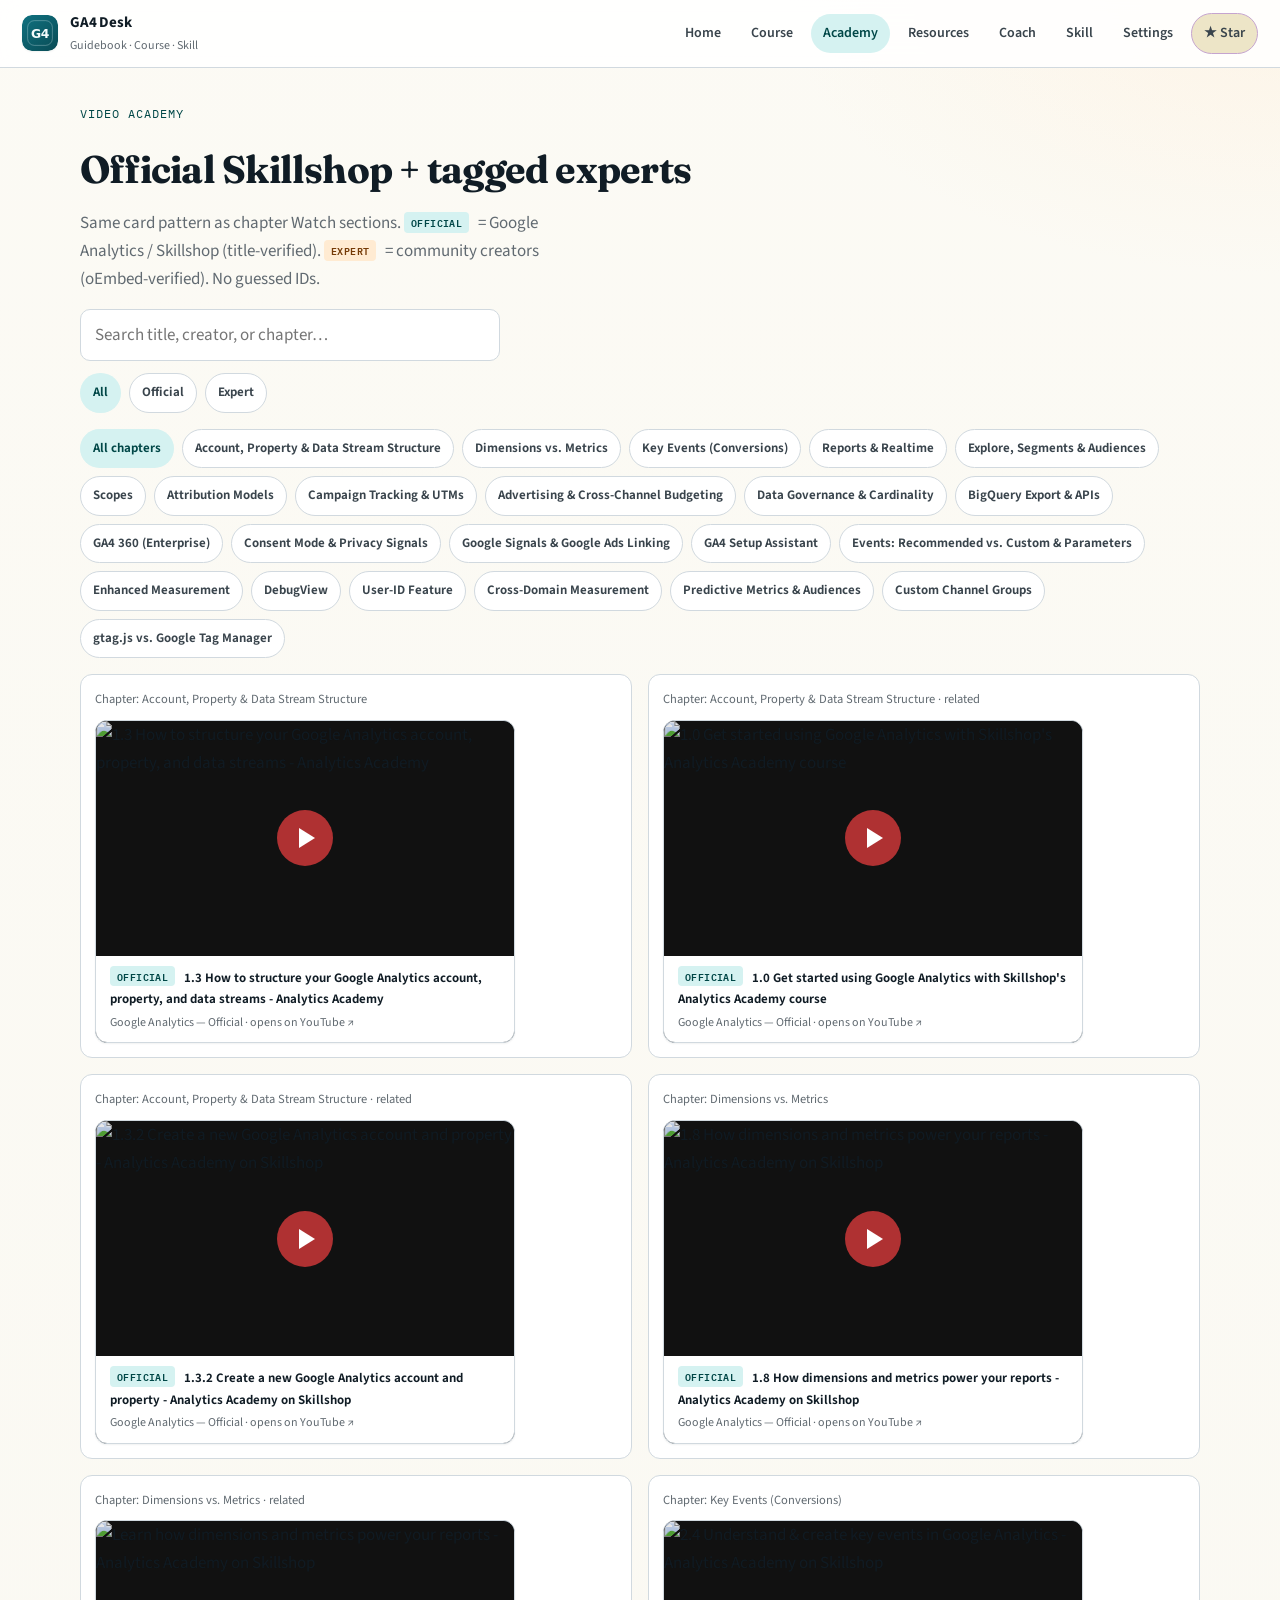
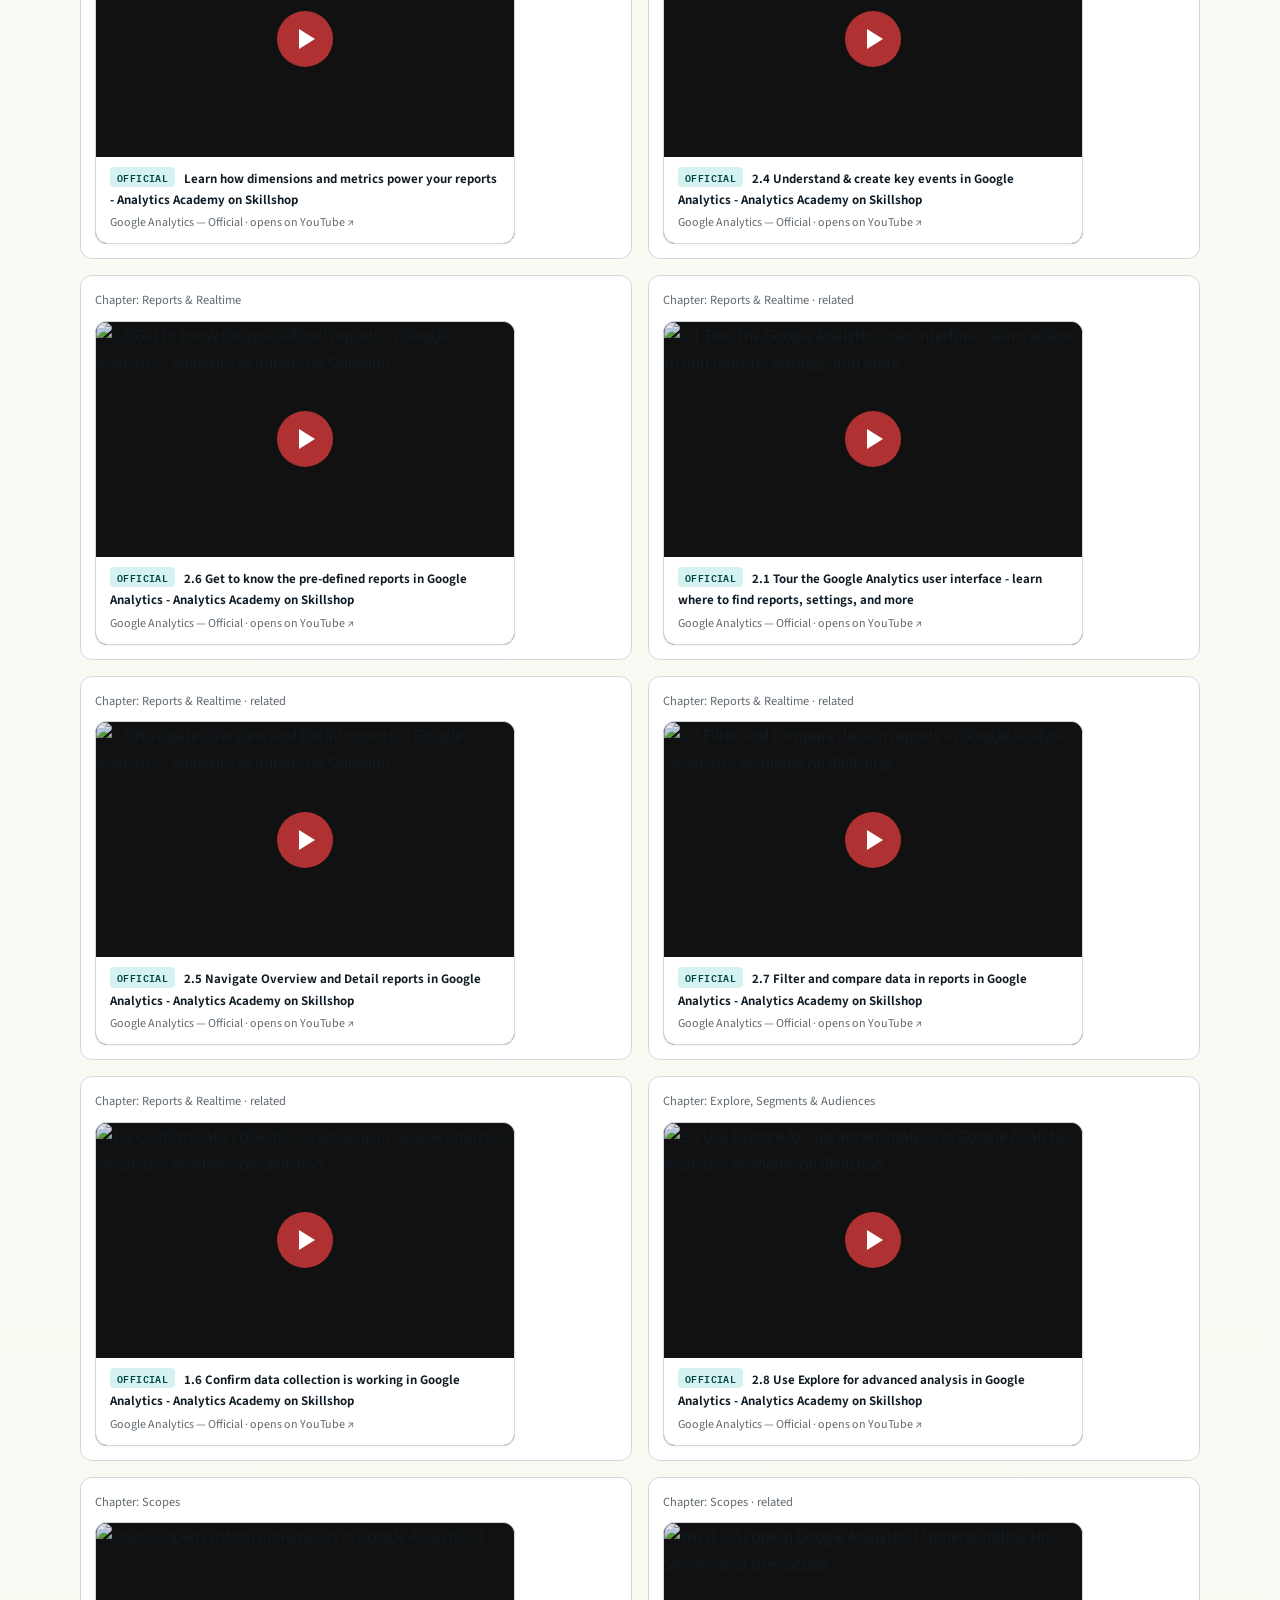
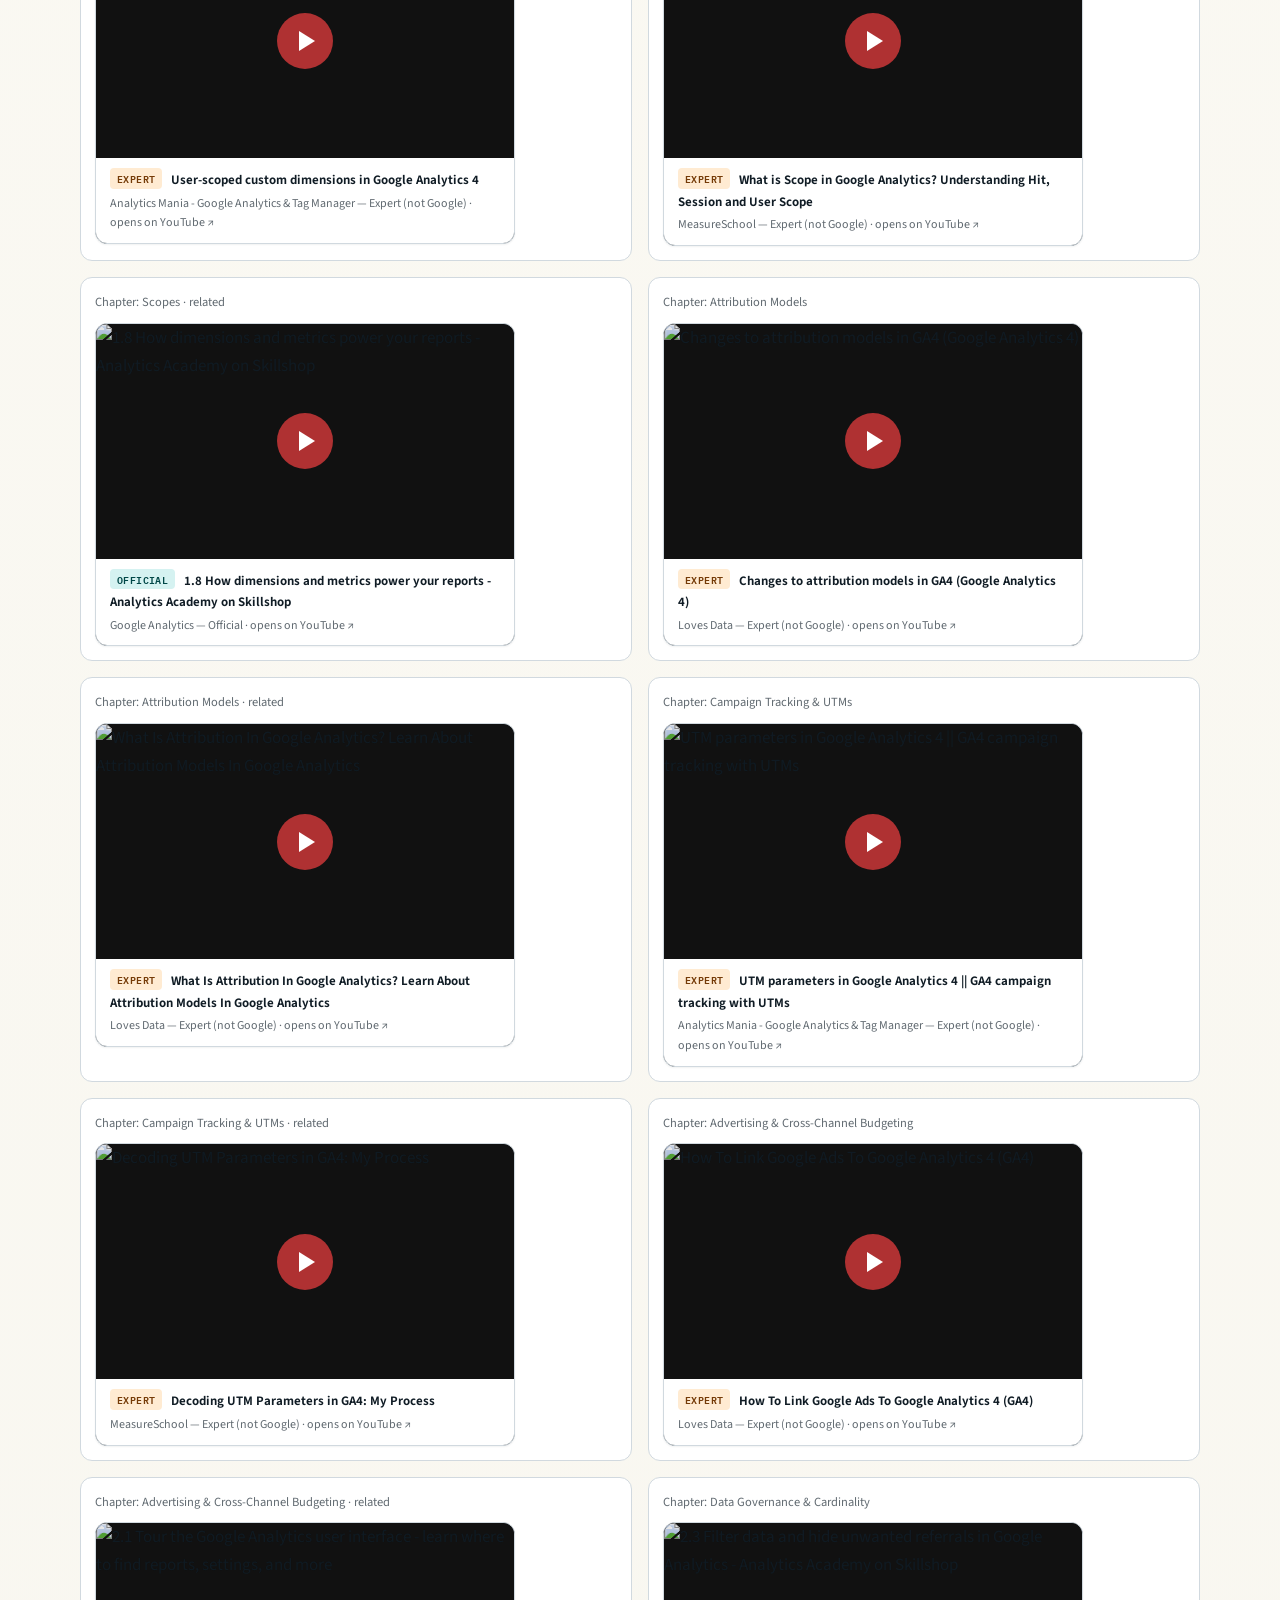
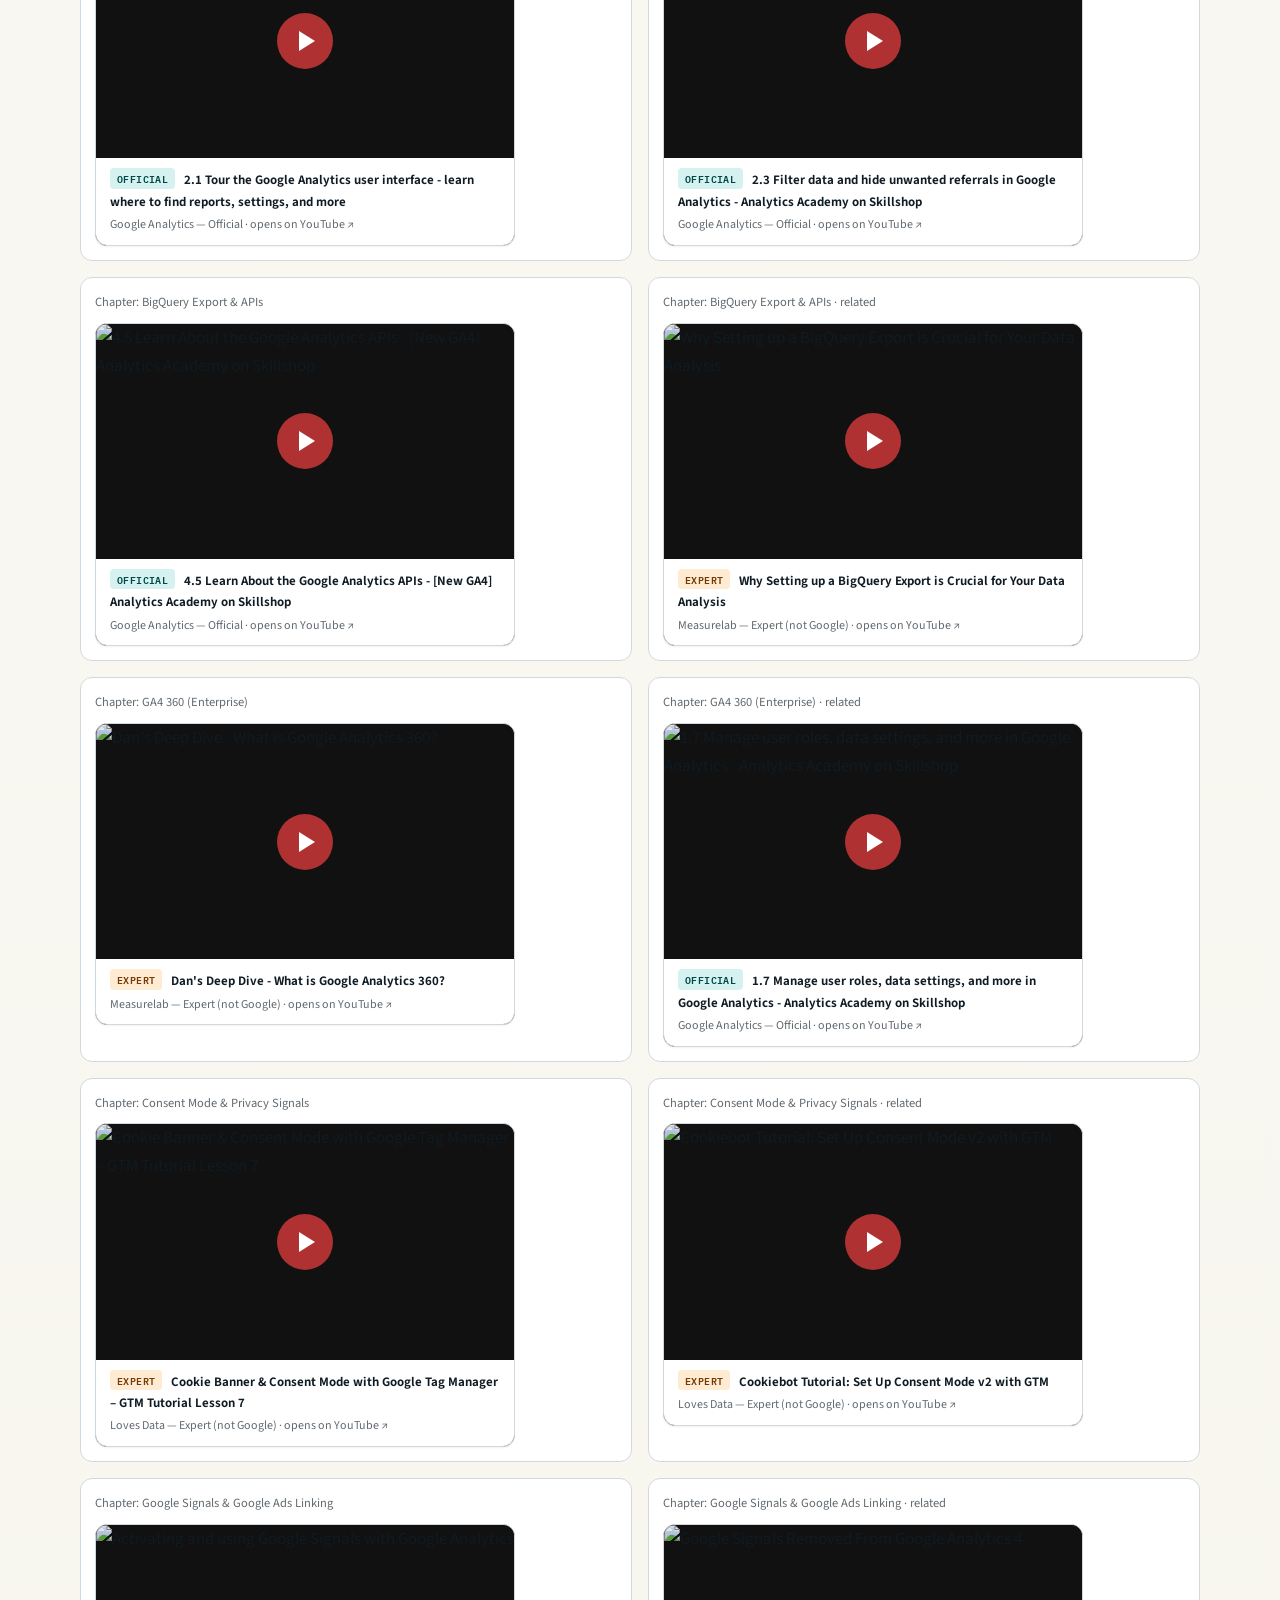
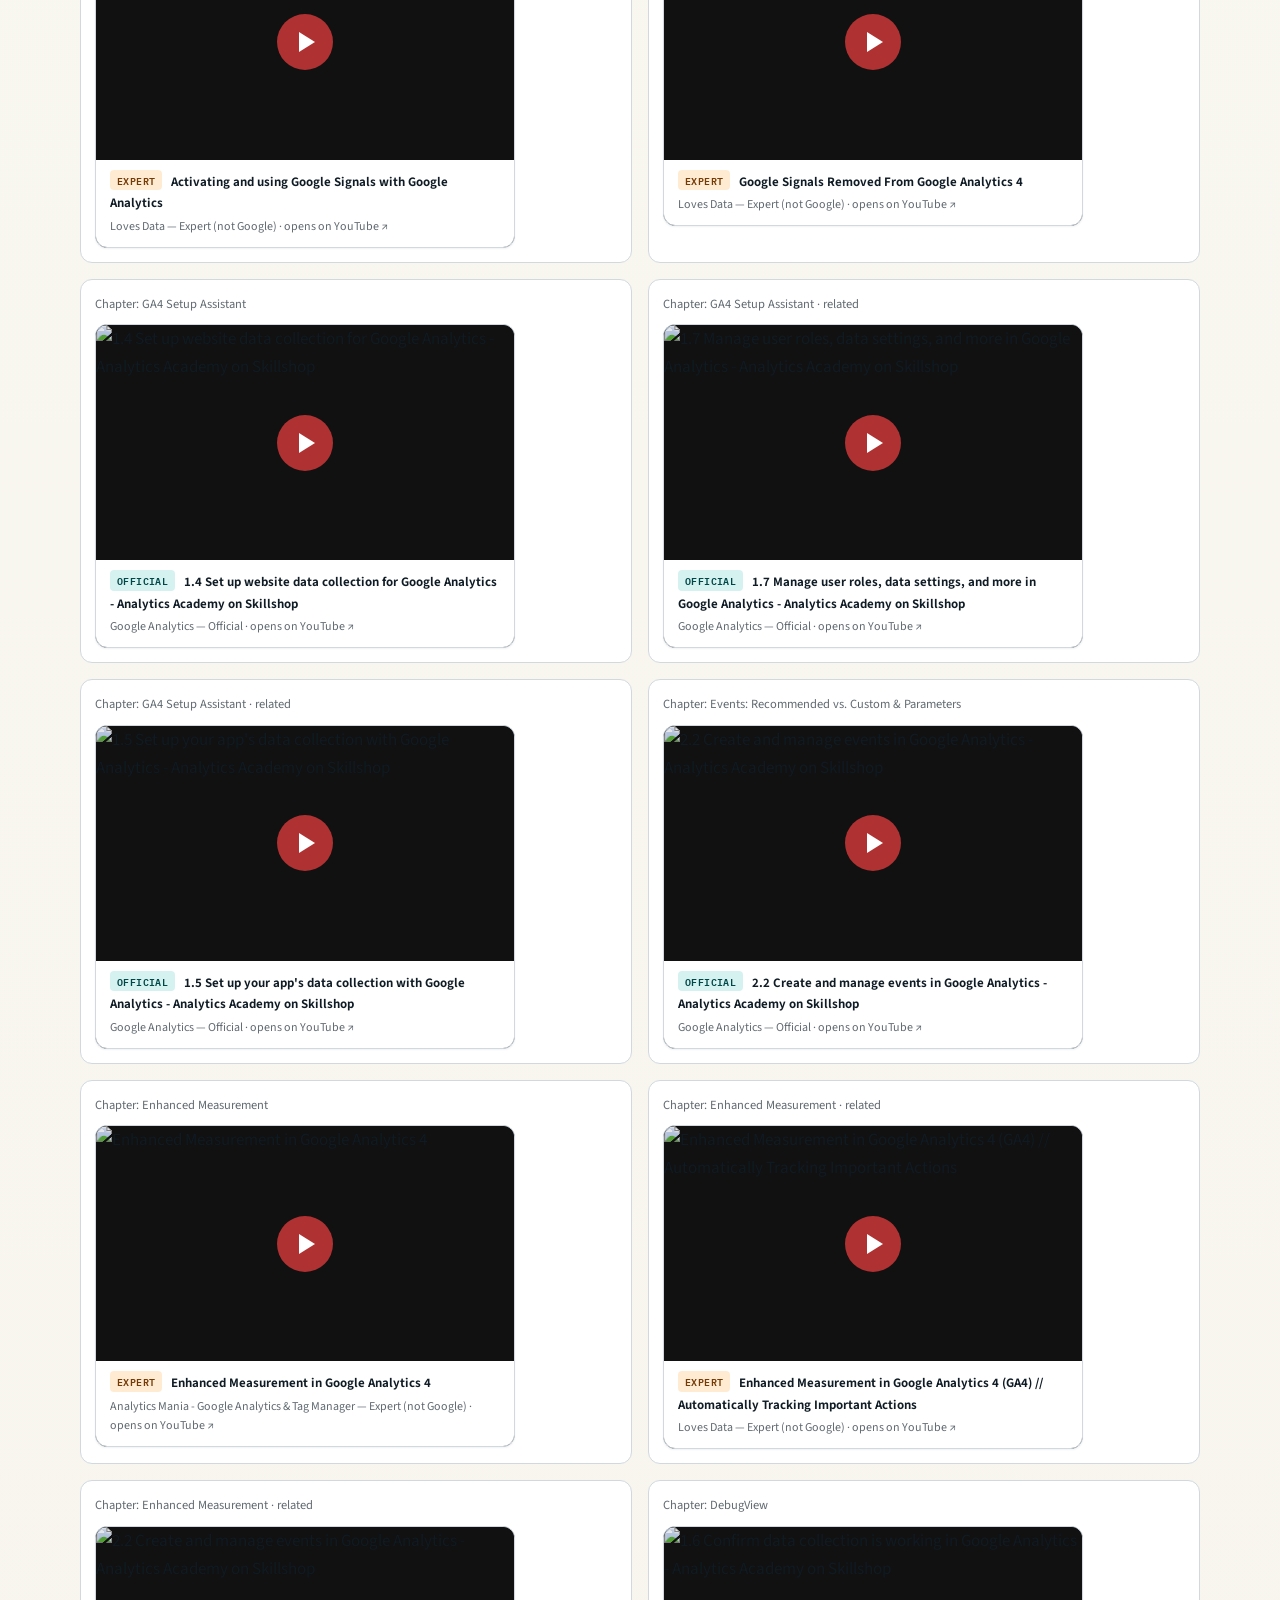
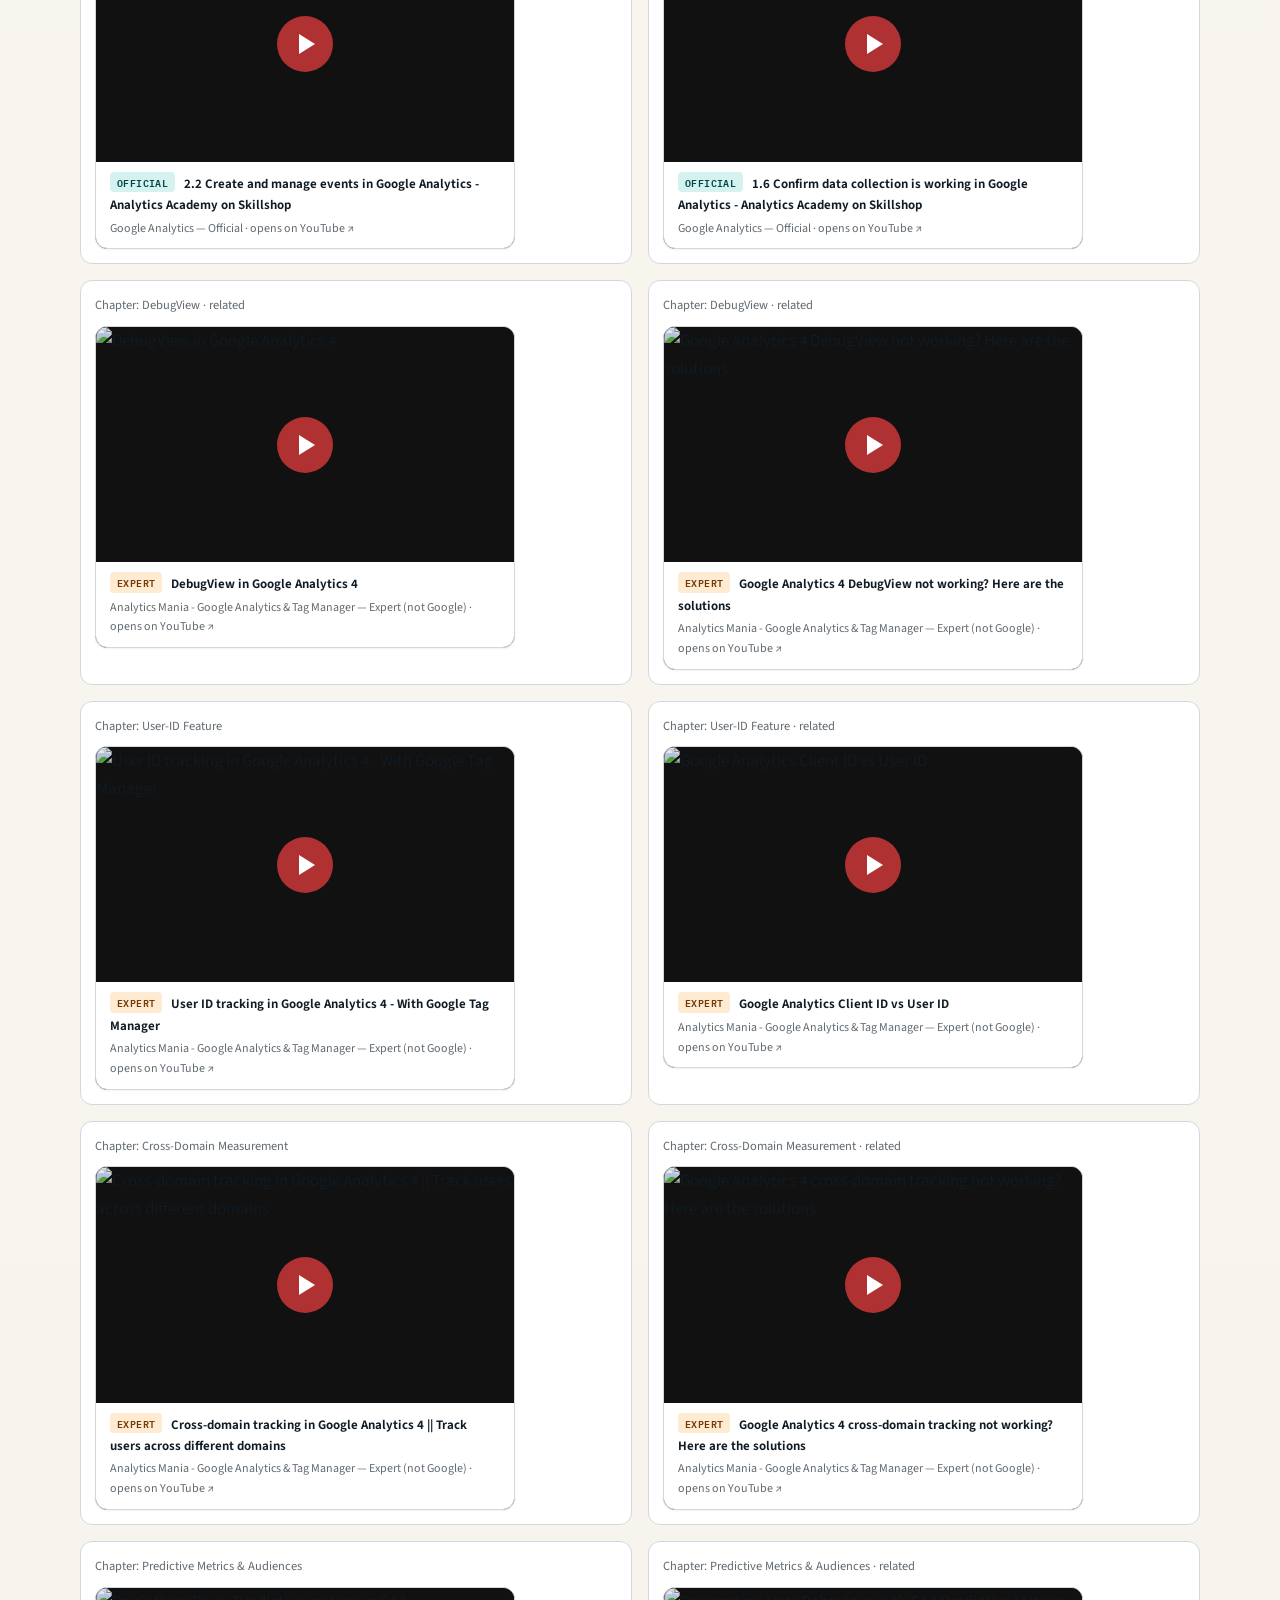
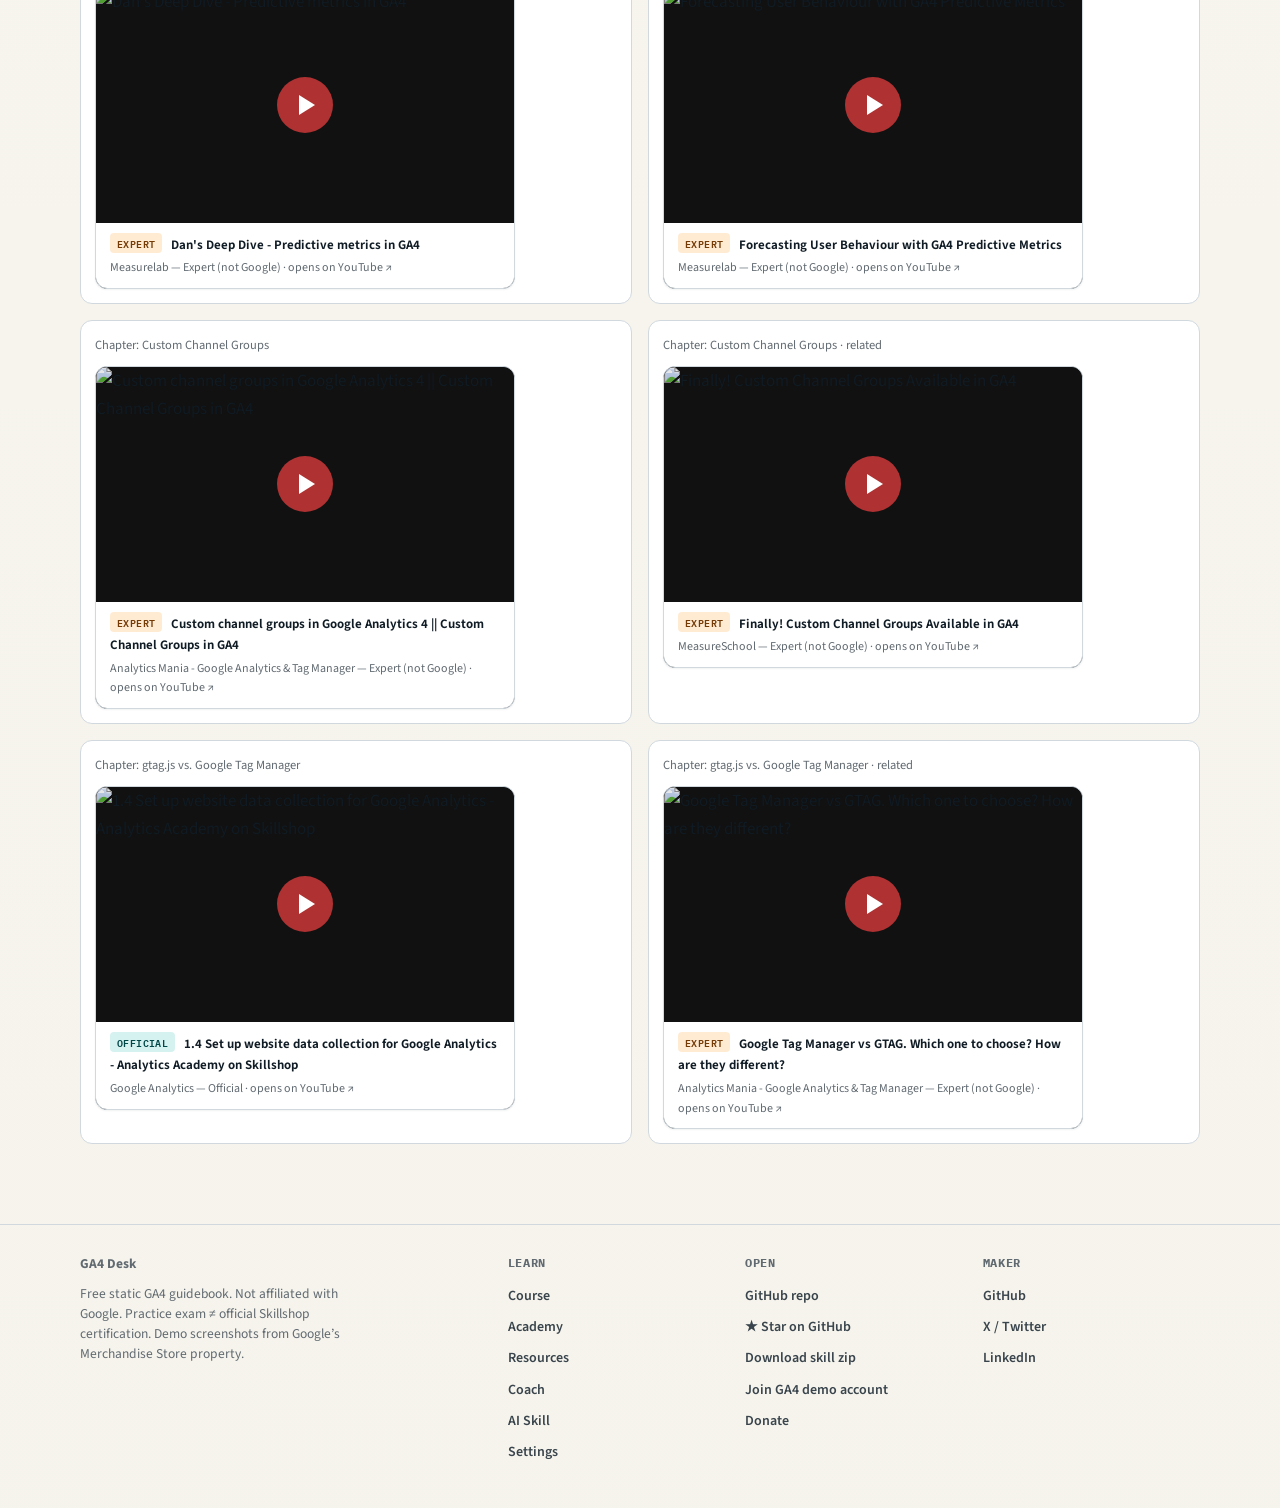
==== academy/index.html @ ee160405 "Launch GA4 Desk guidebook site with Skill hub and SEO. Homepage positioning, brand assets, downloada" ====
<!DOCTYPE html>
<html lang="en">
<head>
  <meta charset="UTF-8">
  <meta name="viewport" content="width=device-width, initial-scale=1">
  <meta name="description" content="Official Skillshop and Expert GA4 videos, always tagged. Part of the free GA4 Desk guidebook.">
  <link rel="canonical" href="https://gtarafdar.github.io/ga4-guidebook/academy/">
  <meta property="og:type" content="website">
  <meta property="og:url" content="https://gtarafdar.github.io/ga4-guidebook/academy/">
  <meta property="og:title" content="Video Academy — GA4 Desk">
  <meta property="og:description" content="Official Skillshop and Expert GA4 videos, always tagged. Part of the free GA4 Desk guidebook.">
  <meta property="og:image" content="https://gtarafdar.github.io/ga4-guidebook/assets/brand/og-image.png">
  <meta name="twitter:card" content="summary_large_image">
  <link rel="icon" href="../assets/brand/favicon.ico" sizes="any">
  <link rel="icon" type="image/png" href="../assets/brand/favicon-32.png" sizes="32x32">
  <link rel="apple-touch-icon" href="../assets/brand/apple-touch-icon.png">
  <title>Video Academy — GA4 Desk</title>
  <link rel="preconnect" href="https://fonts.googleapis.com">
  <link rel="preconnect" href="https://fonts.gstatic.com" crossorigin>
  <link href="https://fonts.googleapis.com/css2?family=Fraunces:opsz,wght@9..144,500;9..144,650&family=IBM+Plex+Mono:wght@400;600&family=Source+Sans+3:wght@400;600;700&display=swap" rel="stylesheet">
  <link rel="stylesheet" href="../css/site.css?v=20260802p">
</head>
<body>
  <header class="site-header" id="siteHeader"></header>
  <main class="page">
    <div class="wrap">
      <p class="kicker">Video Academy</p>
      <h1 class="page-title">Official Skillshop + tagged experts</h1>
      <p class="page-lede">Same card pattern as chapter Watch sections. <span class="chip chip-official">Official</span> = Google Analytics / Skillshop (title-verified). <span class="chip chip-expert">Expert</span> = community creators (oEmbed-verified). No guessed IDs.</p>

      <div class="toolbar" style="margin-bottom:12px">
        <input class="search-input" id="q" type="search" placeholder="Search title, creator, or chapter…" aria-label="Search videos" style="max-width:420px">
      </div>
      <div class="academy-filters" role="group" aria-label="Filter by source">
        <button type="button" class="active" data-filter="all">All</button>
        <button type="button" data-filter="official">Official</button>
        <button type="button" data-filter="expert">Expert</button>
      </div>
      <div id="topicFilter" class="academy-filters" role="group" aria-label="Filter by topic"></div>
      <div class="academy-grid" id="grid"></div>
    </div>
  </main>
  <footer class="site-footer" id="siteFooter"></footer>
  <script src="../js/app.js?v=20260802p"></script>
  <script src="../js/render.js?v=20260802p"></script>
  <script>
    GA4.renderHeader('academy');
    GA4.renderFooter();

    let topics = [];
    let meta = {};
    let filter = 'all';
    let topicFilter = 'all';

    function allEntries() {
      const out = [];
      topics.forEach((t) => {
        const v = (meta.videos || {})[t.id];
        if (!v || !v.id) return;
        out.push({ ...v, topicId: t.id, topicTitle: t.title, primary: true });
        (v.related || []).forEach((r) => {
          out.push({
            id: r.id,
            title: r.title,
            source: r.source || v.source,
            creator: r.creator || '',
            topicId: t.id,
            topicTitle: t.title,
            primary: false
          });
        });
      });
      // dedupe by id+topic
      const seen = new Set();
      return out.filter((e) => {
        const k = e.id + '::' + e.topicId;
        if (seen.has(k)) return false;
        seen.add(k);
        return true;
      });
    }

    function paint() {
      const q = (document.getElementById('q').value || '').toLowerCase().trim();
      const grid = document.getElementById('grid');
      const rows = allEntries().filter((e) => {
        if (filter !== 'all' && (e.source || 'official') !== filter) return false;
        if (topicFilter !== 'all' && e.topicId !== topicFilter) return false;
        if (!q) return true;
        const blob = [e.title, e.creator, e.topicTitle, e.source].join(' ').toLowerCase();
        return blob.includes(q);
      });
      if (!rows.length) {
        grid.innerHTML = '<p class="video-fallback">No videos match this filter. Try All, or browse the <a href="' + (meta.playlistUrl || '#') + '" target="_blank" rel="noopener">Skillshop playlist</a>.</p>';
        return;
      }
      grid.innerHTML = rows.map((e) => `
        <article class="academy-card">
          <div class="topic-line">Chapter: ${GA4.escapeHtml(e.topicTitle)}${e.primary ? '' : ' · related'}</div>
          ${GA4Render.videoCard(e)}
        </article>`).join('');
    }

    Promise.all([GA4.loadJSON('data/topics.json'), GA4.loadJSON('data/meta.json')]).then(([t, m]) => {
      topics = t; meta = m;
      GA4Render.setMedia({ videos: m.videos || {}, playlistUrl: m.playlistUrl, videoHubUrl: m.videoHubUrl });
      const tf = document.getElementById('topicFilter');
      tf.innerHTML = `<button type="button" class="active" data-topic="all">All chapters</button>` +
        topics.map((x) => `<button type="button" data-topic="${x.id}">${GA4.escapeHtml(x.title)}</button>`).join('');
      tf.querySelectorAll('button').forEach((b) => b.addEventListener('click', () => {
        topicFilter = b.dataset.topic;
        tf.querySelectorAll('button').forEach((x) => x.classList.toggle('active', x === b));
        paint();
      }));
      document.querySelectorAll('.academy-filters[aria-label="Filter by source"] button').forEach((b) => {
        b.addEventListener('click', () => {
          filter = b.dataset.filter;
          document.querySelectorAll('.academy-filters[aria-label="Filter by source"] button').forEach((x) => x.classList.toggle('active', x === b));
          paint();
        });
      });
      document.getElementById('q').addEventListener('input', paint);
      paint();
    }).catch((e) => {
      document.getElementById('grid').innerHTML = `<p>Could not load academy. ${GA4.escapeHtml(e.message)}</p>`;
    });
  </script>
</body>
</html>
---- css/site.css ----
/* Hallmark · pre-emit critique: P4 H5 E4 S4 R5 V4
 * Genre: modern-minimal · Theme: custom teal-ink (not catalog purple)
 * Macrostructure: Dual Door Hub
 */
:root {
  --ink: oklch(22% 0.025 240);
  --ink-soft: oklch(38% 0.02 240);
  --muted: oklch(52% 0.015 240);
  --paper: oklch(98.5% 0.008 95);
  --paper-2: oklch(96.5% 0.01 95);
  --card: oklch(100% 0 0);
  --line: oklch(88% 0.012 240);
  --line-soft: oklch(92% 0.008 240);

  --accent: oklch(52% 0.11 195);
  --accent-hover: oklch(45% 0.11 195);
  --accent-soft: oklch(94% 0.03 195);
  --accent-ink: oklch(35% 0.08 195);

  --warm: oklch(62% 0.14 55);
  --warm-soft: oklch(95% 0.04 75);
  --warm-ink: oklch(42% 0.1 55);

  --good: oklch(55% 0.12 155);
  --good-soft: oklch(95% 0.035 155);
  --bad: oklch(55% 0.18 25);
  --bad-soft: oklch(95% 0.04 25);

  --font-display: "Fraunces", "Iowan Old Style", "Palatino Linotype", Palatino, serif;
  --font-body: "Source Sans 3", "Source Sans Pro", "Segoe UI", sans-serif;
  --font-mono: "IBM Plex Mono", ui-monospace, monospace;

  --radius-sm: 6px;
  --radius-md: 12px;
  --radius-lg: 18px;
  --shadow-sm: 0 1px 2px oklch(22% 0.025 240 / 0.06);
  --shadow-md: 0 10px 30px oklch(22% 0.025 240 / 0.08);
  --ease: cubic-bezier(0.16, 1, 0.3, 1);
  --max: 1120px;
  --nav-h: 68px;
}

*, *::before, *::after { box-sizing: border-box; }
html { overflow-x: clip; }
body:not(.course-page) { overflow-x: clip; }
html { scroll-behavior: smooth; }
body {
  margin: 0;
  font-family: var(--font-body);
  font-size: 17px;
  line-height: 1.65;
  color: var(--ink);
  background:
    radial-gradient(1200px 600px at 10% -10%, oklch(94% 0.03 195 / 0.7), transparent 60%),
    radial-gradient(900px 500px at 100% 0%, oklch(96% 0.03 75 / 0.55), transparent 55%),
    linear-gradient(180deg, var(--paper), var(--paper-2));
  min-height: 100vh;
  -webkit-font-smoothing: antialiased;
}
img { max-width: 100%; height: auto; display: block; }
a { color: var(--accent); text-decoration-thickness: 1px; text-underline-offset: 3px; }
a:hover { color: var(--accent-hover); }
:focus-visible { outline: 2px solid var(--accent); outline-offset: 3px; }
.hidden { display: none !important; }

.site-header {
  position: sticky; top: 0; z-index: 40;
  height: var(--nav-h);
  display: flex; align-items: center; justify-content: space-between; gap: 16px;
  padding: 0 22px;
  background: color-mix(in oklch, var(--card) 86%, transparent);
  backdrop-filter: blur(12px);
  border-bottom: 1px solid var(--line);
}
.brand { display: flex; align-items: center; gap: 12px; text-decoration: none; color: inherit; }
.brand-mark {
  width: 36px; height: 36px; border-radius: 10px;
  background: linear-gradient(145deg, var(--accent), oklch(45% 0.08 230));
  color: white; display: grid; place-items: center; font-weight: 700; font-size: 13px;
  font-family: var(--font-mono);
  box-shadow: var(--shadow-sm);
}
.brand-text strong { display: block; font-size: 15px; letter-spacing: -0.01em; }
.brand-text span { display: block; font-size: 12px; color: var(--muted); margin-top: 1px; }
.nav-links { display: flex; gap: 6px; flex-wrap: wrap; align-items: center; }
.nav-links a {
  text-decoration: none; color: var(--ink-soft); font-size: 14px; font-weight: 600;
  padding: 8px 12px; border-radius: 999px;
}
.nav-links a:hover, .nav-links a.active { background: var(--accent-soft); color: var(--accent-ink); }

.wrap { width: min(var(--max), calc(100% - 40px)); margin: 0 auto; }
.page { padding: 36px 0 80px; }

.hero {
  padding: 56px 0 28px;
  display: grid;
  gap: 28px;
}
@media (min-width: 900px) {
  .hero { grid-template-columns: 1.15fr 0.85fr; align-items: end; padding-top: 72px; }
}
.kicker {
  font-family: var(--font-mono); font-size: 12px; letter-spacing: 0.08em;
  text-transform: uppercase; color: var(--accent-ink); margin: 0 0 14px;
}
.hero h1 {
  font-family: var(--font-display);
  font-weight: 550;
  font-size: clamp(2.4rem, 5vw, 3.6rem);
  line-height: 1.05;
  letter-spacing: -0.03em;
  margin: 0 0 16px;
  overflow-wrap: anywhere;
}
.hero .lede { font-size: 1.15rem; color: var(--ink-soft); max-width: 38ch; margin: 0 0 28px; }
.hero-cta { display: flex; flex-wrap: wrap; gap: 10px; }
.hero-aside {
  border: 1px solid var(--line);
  background: var(--card);
  border-radius: var(--radius-lg);
  padding: 22px;
  box-shadow: var(--shadow-sm);
}
.hero-aside h2 { margin: 0 0 10px; font-size: 15px; }
.hero-aside ol { margin: 0; padding-left: 18px; color: var(--ink-soft); font-size: 14px; }
.hero-aside li { margin-bottom: 8px; }

.btn {
  display: inline-flex; align-items: center; justify-content: center; gap: 8px;
  border: 1px solid transparent; border-radius: 999px;
  padding: 12px 18px; font: inherit; font-weight: 650; font-size: 14.5px;
  cursor: pointer; text-decoration: none; transition: transform 160ms var(--ease), background 160ms var(--ease), border-color 160ms var(--ease);
}
.btn:active { transform: translateY(1px); }
.btn-primary { background: var(--accent); color: white; }
.btn-primary:hover { background: var(--accent-hover); color: white; }
.btn-secondary { background: var(--card); border-color: var(--line); color: var(--ink); }
.btn-secondary:hover { border-color: var(--accent); color: var(--accent-ink); }
.btn-ghost { background: transparent; color: var(--ink-soft); }
.btn-sm { padding: 8px 12px; font-size: 13px; }

.door-grid {
  display: grid; gap: 16px; margin-top: 18px;
  grid-template-columns: 1fr;
}
@media (min-width: 760px) {
  .door-grid { grid-template-columns: repeat(2, minmax(0, 1fr)); }
}
@media (min-width: 1100px) {
  .door-grid { grid-template-columns: repeat(4, minmax(0, 1fr)); }
}
.door {
  display: flex; flex-direction: column; gap: 10px;
  background: var(--card); border: 1px solid var(--line);
  border-radius: var(--radius-lg); padding: 22px;
  text-decoration: none; color: inherit;
  box-shadow: var(--shadow-sm);
  transition: transform 200ms var(--ease), box-shadow 200ms var(--ease), border-color 200ms var(--ease);
  min-width: 0;
}
.door:hover { transform: translateY(-2px); box-shadow: var(--shadow-md); border-color: color-mix(in oklch, var(--accent) 40%, var(--line)); }
.door .tag {
  font-family: var(--font-mono); font-size: 11px; letter-spacing: 0.06em; text-transform: uppercase;
  color: var(--accent-ink);
}
.door h3 { margin: 0; font-family: var(--font-display); font-size: 1.45rem; letter-spacing: -0.02em; }
.door p { margin: 0; color: var(--muted); font-size: 14.5px; flex: 1; }
.door .go { font-weight: 700; font-size: 13.5px; color: var(--accent-ink); }

.section { margin-top: 48px; }
.section h2 {
  font-family: var(--font-display); font-size: 1.7rem; letter-spacing: -0.02em; margin: 0 0 8px;
}
.section .sub { color: var(--muted); margin: 0 0 18px; max-width: 60ch; }

.layout-split {
  display: grid; gap: 20px;
}
@media (min-width: 900px) {
  .layout-split { grid-template-columns: 288px minmax(0, 1fr); align-items: start; }
}
.side-panel {
  background: var(--card); border: 1px solid var(--line); border-radius: var(--radius-lg);
  padding: 16px; position: sticky; top: calc(var(--nav-h) + 14px);
  max-height: calc(100vh - var(--nav-h) - 28px); overflow: auto;
  box-shadow: var(--shadow-sm);
}
.side-panel h2 { font-size: 12px; text-transform: uppercase; letter-spacing: 0.06em; color: var(--muted); margin: 4px 8px 10px; font-family: var(--font-mono); }
.side-list { list-style: none; margin: 0; padding: 0; }
.side-list button, .side-list a {
  display: flex; gap: 8px; width: 100%; text-align: left;
  border: none; background: transparent; padding: 11px 12px; border-radius: 10px;
  font: inherit; font-size: 15px; line-height: 1.35; color: var(--ink); cursor: pointer; text-decoration: none;
}
.side-list button:hover, .side-list a:hover { background: var(--paper-2); }
.side-list button:disabled {
  cursor: not-allowed; opacity: 0.55;
}
.side-list button:disabled:hover { background: transparent; }
.side-list button.active, .side-list a.active {
  background: var(--accent-soft); color: var(--accent-ink); font-weight: 700;
  box-shadow: inset 3px 0 0 var(--accent);
}
.side-list .num { color: var(--muted); font-variant-numeric: tabular-nums; font-size: 12px; min-width: 1.6em; }
.progress-pill {
  margin-top: 12px; padding: 10px 12px; border-radius: 8px; background: var(--paper-2);
  font-size: 12.5px; color: var(--muted);
}
.progress-bar { height: 6px; background: var(--line-soft); border-radius: 99px; overflow: hidden; margin-top: 8px; }
.progress-bar > span { display: block; height: 100%; background: var(--accent); width: 0%; transition: width 240ms var(--ease); }

.card {
  background: var(--card); border: 1px solid var(--line); border-radius: var(--radius-lg);
  padding: 28px 30px; margin-bottom: 16px; box-shadow: var(--shadow-sm); min-width: 0;
}
.card h1, .card h2.lesson-title {
  font-family: var(--font-display); letter-spacing: -0.02em; margin: 0 0 10px;
  font-size: clamp(1.75rem, 3.2vw, 2.25rem); overflow-wrap: anywhere; min-width: 0;
}
.chapter-num {
  font-family: var(--font-mono); font-size: 12.5px; letter-spacing: 0.08em; text-transform: uppercase;
  color: var(--accent-ink); margin-bottom: 10px;
}
.callout {
  display: flex; gap: 12px; align-items: flex-start;
  border-radius: var(--radius-md); padding: 16px 18px; margin: 0 0 12px; font-size: 17px; line-height: 1.6;
  background: var(--paper-2); border: 1px solid var(--line-soft); border-left: 4px solid var(--accent);
}
.callout.tldr { border-left-color: var(--accent); background: var(--accent-soft); }
.callout.plain { border-left-color: var(--accent); background: var(--card); }
.callout.example { border-left-color: var(--warm); background: var(--warm-soft); }
.callout b { display: block; font-size: 12.5px; letter-spacing: 0.06em; text-transform: uppercase;
  font-family: var(--font-mono); color: var(--accent-ink); margin-bottom: 6px; font-weight: 600; }
.callout p { margin: 0; color: var(--ink); font-size: 17px; }

.tabs { display: flex; gap: 6px; border-bottom: 1px solid var(--line); margin: 20px 0 18px; flex-wrap: wrap; }
.tab-btn {
  border: none; background: none; cursor: pointer; font: inherit; font-weight: 650; font-size: 15.5px;
  color: var(--muted); padding: 12px 16px; border-bottom: 2px solid transparent; margin-bottom: -1px;
}
.tab-btn.active { color: var(--accent-ink); border-bottom-color: var(--accent); }
.tab-pane { display: none; }
.tab-pane.active { display: block; }

.lede-block p { margin: 0 0 16px; font-size: 17.5px; line-height: 1.7; color: var(--ink); }
.figure-block { margin: 18px 0; }
.figure-block figure {
  margin: 0 0 14px; border: 1px solid var(--line); border-radius: var(--radius-md); overflow: hidden; background: var(--card);
}
.figure-block img { width: 100%; }
.figure-block figcaption { padding: 10px 14px; font-size: 14px; color: var(--muted); border-top: 1px solid var(--line); }
.illus-label {
  display: inline-block; font-family: var(--font-mono); font-size: 10.5px; letter-spacing: 0.05em;
  text-transform: uppercase; color: var(--warm-ink); background: var(--warm-soft);
  padding: 3px 8px; border-radius: 99px; margin-bottom: 8px;
}

.sim {
  border: 1px dashed color-mix(in oklch, var(--accent) 35%, var(--line));
  background: var(--accent-soft); border-radius: var(--radius-md); padding: 16px; margin: 16px 0;
}
.sim h3 { margin: 0 0 8px; font-size: 14px; }
.sim-steps { list-style: none; margin: 0; padding: 0; counter-reset: step; }
.sim-steps li {
  counter-increment: step; position: relative; padding: 10px 10px 10px 42px;
  border-top: 1px solid color-mix(in oklch, var(--accent) 20%, transparent);
  font-size: 14px;
}
.sim-steps li::before {
  content: counter(step); position: absolute; left: 8px; top: 10px;
  width: 24px; height: 24px; border-radius: 50%;
  background: var(--accent); color: white; display: grid; place-items: center;
  font-size: 12px; font-weight: 700;
}

.faq-item { border-top: 1px solid var(--line); padding: 12px 0; }
.faq-q { font-weight: 700; margin-bottom: 4px; }
.faq-a { color: var(--ink-soft); font-size: 14.5px; }

.question { border-top: 1px solid var(--line); padding-top: 14px; margin-top: 14px; }
.qtext { font-weight: 650; margin-bottom: 10px; }
.options { display: grid; gap: 8px; }
.opt {
  text-align: left; padding: 10px 12px; border: 1px solid var(--line); border-radius: 8px;
  background: var(--card); cursor: pointer; font: inherit; font-size: 14px;
}
.opt:hover { border-color: var(--accent); }
.opt.correct { background: var(--good-soft); border-color: var(--good); }
.opt.wrong { background: var(--bad-soft); border-color: var(--bad); }
.explain { margin-top: 8px; font-size: 13.5px; color: var(--ink-soft); }

.toolbar { display: flex; flex-wrap: wrap; gap: 8px; align-items: center; margin: 8px 0 16px; }
.search-input, .text-input, .select-input, .textarea {
  width: 100%; padding: 11px 14px; border-radius: 10px; border: 1px solid var(--line);
  background: var(--card); font: inherit; color: var(--ink);
}
.textarea { min-height: 110px; resize: vertical; }
.search-input:focus, .text-input:focus, .select-input:focus, .textarea:focus {
  outline: none; border-color: var(--accent); box-shadow: 0 0 0 4px var(--accent-soft);
}

.library-grid { display: grid; gap: 12px; grid-template-columns: 1fr; }
@media (min-width: 720px) { .library-grid { grid-template-columns: repeat(2, minmax(0, 1fr)); } }
.lib-card {
  display: block; text-decoration: none; color: inherit;
  background: var(--card); border: 1px solid var(--line); border-radius: var(--radius-md);
  padding: 16px 18px; min-width: 0;
  transition: border-color 160ms var(--ease), transform 160ms var(--ease);
}
.lib-card:hover { border-color: var(--accent); transform: translateY(-1px); }
.lib-card .kind { font-family: var(--font-mono); font-size: 11px; text-transform: uppercase; letter-spacing: 0.05em; color: var(--muted); }
.lib-card h3 { margin: 6px 0; font-size: 1.05rem; font-family: var(--font-display); overflow-wrap: anywhere; }
.lib-card p { margin: 0; color: var(--muted); font-size: 13.5px; }

.chat-shell { display: grid; gap: 14px; }
@media (min-width: 900px) { .chat-shell { grid-template-columns: minmax(0, 1fr) 300px; } }
.chat-log {
  background: var(--card); border: 1px solid var(--line); border-radius: var(--radius-lg);
  min-height: 420px; max-height: 60vh; overflow: auto; padding: 16px;
}
.msg { padding: 12px 14px; border-radius: 12px; margin-bottom: 10px; font-size: 14.5px; white-space: pre-wrap; }
.msg.user { background: var(--accent-soft); margin-left: 18%; }
.msg.assistant { background: var(--paper-2); margin-right: 10%; }
.msg.error { background: var(--bad-soft); color: var(--bad); }
.msg.typing { color: var(--muted); font-style: italic; }
.chat-compose { display: grid; gap: 10px; }
.preview-shot {
  max-height: 160px; border-radius: 10px; border: 1px solid var(--line); object-fit: contain; background: var(--paper-2);
}
.settings-box {
  background: var(--card); border: 1px solid var(--line); border-radius: var(--radius-lg); padding: 16px;
  font-size: 13.5px;
}
.settings-box label { display: block; font-weight: 650; margin: 10px 0 4px; }
.settings-box .hint { color: var(--muted); font-size: 12.5px; margin-top: 8px; line-height: 1.45; }

.exam-overlay {
  position: fixed; inset: 0; z-index: 50; padding: 16px;
  background: oklch(22% 0.025 240 / 0.55);
  display: grid; place-items: center;
}
.exam-overlay.hidden { display: none !important; }
.exam-modal { max-width: 720px; width: 100%; max-height: 90vh; overflow: auto; }

.site-footer {
  border-top: 1px solid var(--line); padding: 28px 0 40px; color: var(--muted); font-size: 13.5px;
}
.site-footer .wrap { display: flex; flex-wrap: wrap; gap: 12px; justify-content: space-between; }

.diagram-svg {
  width: 100%; background: var(--paper-2); border: 1px solid var(--line); border-radius: var(--radius-md);
  padding: 8px; margin: 14px 0; overflow: visible;
  position: relative;
}
.diagram-svg svg {
  width: 100%;
  max-width: 100%;
  height: auto;
  display: block;
  overflow: visible;
}
.diagram-svg g.diag-off,
.diagram-svg .diag-off {
  opacity: 0;
  transition: opacity 0.45s cubic-bezier(0.22, 1, 0.36, 1);
  pointer-events: none;
}
.diagram-svg g.diag-on,
.diagram-svg .diag-on {
  opacity: 1;
  transition: opacity 0.45s cubic-bezier(0.22, 1, 0.36, 1);
  pointer-events: auto;
}
.diagram-svg .diag-edge {
  opacity: 1;
}
.diagram-svg text.diag-pulse.diag-on {
  animation: diag-glyph-pop 0.45s cubic-bezier(0.22, 1, 0.36, 1);
}
@keyframes diag-glyph-pop {
  0% { opacity: 0; }
  100% { opacity: 1; }
}
@media (prefers-reduced-motion: reduce) {
  .diagram-svg .diag-off,
  .diagram-svg .diag-on,
  .diagram-svg text.diag-pulse.diag-on {
    transition: none !important;
    animation: none !important;
  }
}
.diagram-controls {
  display: flex;
  flex-wrap: wrap;
  align-items: center;
  gap: 10px;
  margin-top: 10px;
  padding: 8px 4px 2px;
  border-top: 1px solid var(--line-soft);
}
.diagram-status {
  font-size: 12.5px;
  color: var(--muted);
  font-family: var(--font-mono);
}
.diagram-svg.is-playing .diagram-status {
  color: var(--accent-ink);
}

.video-section { margin: 18px 0; }
.video-card {
  display: block; max-width: 420px; border-radius: var(--radius-md); border: 1px solid var(--line);
  overflow: hidden; text-decoration: none; background: var(--ink); color: inherit;
  box-shadow: var(--shadow-sm); transition: transform 180ms var(--ease), box-shadow 180ms var(--ease);
}
.video-card:hover { transform: translateY(-1px); box-shadow: var(--shadow-md); }
.video-card .thumb-wrap { position: relative; padding-bottom: 56.25%; height: 0; overflow: hidden; background: #111; }
.video-card .thumb-wrap img { position: absolute; inset: 0; width: 100%; height: 100%; object-fit: cover; opacity: .9; }
.video-card .play-badge {
  position: absolute; top: 50%; left: 50%; transform: translate(-50%, -50%);
  width: 56px; height: 56px; border-radius: 50%; background: color-mix(in oklch, var(--bad) 88%, transparent);
}
.video-card .play-badge::after {
  content: ''; position: absolute; top: 50%; left: 54%; transform: translate(-50%, -50%);
  border-style: solid; border-width: 10px 0 10px 16px; border-color: transparent transparent transparent #fff;
}
.video-card .cap { background: var(--card); padding: 10px 14px; font-size: 13px; font-weight: 650; color: var(--ink); }
.video-card .cap .watch-on { display: block; font-weight: 400; color: var(--muted); font-size: 12px; margin-top: 2px; }
.video-fallback {
  background: var(--paper-2); border: 1px dashed var(--line); border-radius: var(--radius-md);
  padding: 14px 16px; font-size: 14px; color: var(--ink-soft); line-height: 1.55;
}
.video-related {
  list-style: none; margin: 12px 0 0; padding: 0; max-width: 520px;
}
.video-related li {
  border-top: 1px solid var(--line); padding: 8px 0; font-size: 13.5px;
}
.video-related a { text-decoration: none; font-weight: 650; }
.video-related a:hover { text-decoration: underline; }
.video-more { margin: 10px 0 0; font-size: 12.5px; color: var(--muted); }

/* LMS course states */
.page-title { font-family: var(--font-display); letter-spacing: -0.02em; font-size: clamp(1.8rem, 3vw, 2.4rem); margin: 0 0 8px; }
.page-lede { color: var(--muted); max-width: 62ch; margin: 0 0 16px; }
.path-rail {
  display: flex; flex-wrap: wrap; gap: 8px; align-items: center;
  font-family: var(--font-mono); font-size: 12px; color: var(--accent-ink);
  margin: 0 0 22px; padding: 10px 14px; border-radius: 999px;
  background: var(--accent-soft); width: fit-content; max-width: 100%;
}
.path-arrow { opacity: 0.55; }
.lms-stats {
  display: grid; gap: 8px; margin: 12px 0;
  font-size: 13px; padding: 10px 12px; border: 1px solid var(--line); border-radius: var(--radius-md); background: var(--paper-2);
}
.lms-stat-label { display: block; color: var(--muted); font-size: 11px; text-transform: uppercase; letter-spacing: 0.04em; }
.lms-nav button {
  display: grid; grid-template-columns: auto 1fr auto; gap: 8px; align-items: center; width: 100%;
}
.lms-nav .nav-title { font-size: 14.5px; line-height: 1.35; }
.lms-nav .nav-status {
  display: inline-flex; align-items: center; justify-content: center;
  width: 22px; height: 22px; color: var(--muted); flex-shrink: 0;
}
.lms-nav .nav-icon { width: 16px; height: 16px; display: block; }
.lms-nav .is-locked { opacity: 0.55; cursor: not-allowed; }
.lms-nav .is-passed .nav-status { color: var(--good); }
.lms-nav .is-failed .nav-status { color: var(--bad); }
.lms-nav .is-progress .nav-status { color: var(--warm-ink); }
.lms-nav .is-available .nav-status { color: var(--accent); }
.chapter-state { font-family: var(--font-mono); font-size: 12px; color: var(--muted); }
.section-label { font-size: 14px; margin: 0 0 10px; color: var(--muted); text-transform: uppercase; letter-spacing: .04em; }
.chip {
  display: inline-block; font-family: var(--font-mono); font-size: 10px; font-weight: 600;
  letter-spacing: 0.04em; text-transform: uppercase; padding: 2px 7px; border-radius: 4px; margin-right: 6px; vertical-align: 1px;
}
.chip-official { background: var(--accent-soft); color: var(--accent-ink); }
.chip-expert { background: var(--warm-soft); color: var(--warm-ink); }
.muted-inline { color: var(--muted); font-weight: 400; font-size: 12.5px; }
.result-card { border-radius: var(--radius-md); padding: 16px 18px; margin: 12px 0; }
.result-pass { background: var(--good-soft); border: 1px solid color-mix(in oklch, var(--good) 35%, transparent); }
.result-fail { background: var(--bad-soft); border: 1px solid color-mix(in oklch, var(--bad) 35%, transparent); }
.gate-review { font-size: 13.5px; line-height: 1.45; }
.gate-review li { margin-bottom: 12px; }
.story-block { margin: 16px 0; }
.sim-interactive { background: var(--accent-soft); border-radius: var(--radius-md); padding: 16px; margin: 16px 0; }
.sim-layout { display: grid; gap: 14px; }
@media (min-width: 800px) {
  .sim-layout { grid-template-columns: 200px 1fr; align-items: start; }
}
.sim-rail { list-style: none; margin: 0; padding: 0; display: grid; gap: 6px; }
.sim-rail button {
  width: 100%; text-align: left; font: inherit; font-size: 13px; padding: 8px 10px;
  border: 1px solid transparent; border-radius: 8px; background: transparent; cursor: pointer; color: var(--ink-soft);
}
.sim-rail button.active, .sim-rail button:hover { background: var(--card); border-color: var(--line); color: var(--ink); }
.sim-stage { background: var(--card); border-radius: var(--radius-md); padding: 14px; border: 1px solid var(--line); }
.sim-step-title { margin: 10px 0 6px; font-family: var(--font-display); font-size: 1.15rem; }
.sim-step-body { margin: 0 0 12px; color: var(--ink-soft); font-size: 14.5px; }
.sim-note { margin: 10px 0 0; font-size: 12.5px; color: var(--muted); }
.sim-demo-cta {
  margin: 0 0 12px; font-size: 14px; color: var(--ink-soft); line-height: 1.45;
  padding: 10px 12px; border-radius: 8px; background: var(--card); border: 1px solid var(--line);
}
.sim-illus-fallback {
  background: var(--paper-2); border: 1px dashed var(--line); border-radius: var(--radius-md); padding: 16px;
}
.edu-illustration { margin: 14px 0; }
.edu-illustration img { border-radius: var(--radius-md); border: 1px solid var(--line); }
.illus-label {
  display: inline-block; font-family: var(--font-mono); font-size: 11px; text-transform: uppercase;
  letter-spacing: 0.04em; color: var(--muted); margin-bottom: 8px;
}
.academy-filters { display: flex; flex-wrap: wrap; gap: 8px; margin: 0 0 16px; }
.academy-filters button {
  font: inherit; font-size: 13px; font-weight: 650; padding: 8px 12px; border-radius: 999px;
  border: 1px solid var(--line); background: var(--card); cursor: pointer; color: var(--ink-soft);
}
.academy-filters button.active { background: var(--accent-soft); border-color: transparent; color: var(--accent-ink); }
.academy-grid { display: grid; gap: 16px; grid-template-columns: 1fr; }
@media (min-width: 720px) { .academy-grid { grid-template-columns: repeat(2, minmax(0, 1fr)); } }
.academy-card {
  background: var(--card); border: 1px solid var(--line); border-radius: var(--radius-md); padding: 14px;
}
.academy-card h3 { margin: 8px 0 6px; font-family: var(--font-display); font-size: 1.05rem; }
.academy-card .topic-line { font-size: 12.5px; color: var(--muted); margin-bottom: 10px; }

@media (max-width: 640px) {
  .site-header { height: auto; padding: 12px 14px; flex-wrap: wrap; }
  .wrap { width: min(var(--max), calc(100% - 28px)); }
  .hero { padding-top: 36px; }
  .card { padding: 18px 16px; }
  .msg.user { margin-left: 8%; }
}

/* —— Course LMS: lesson modules, media cards, lightbox —— */
body.course-page { font-size: 17.5px; }

/* App shell — full viewport, one scroll per pane (fixes dual-scrollbar feel) */
body.course-page {
  height: 100dvh;
  overflow: hidden;
  display: flex;
  flex-direction: column;
  background: var(--paper-2);
}
body.course-page .site-header-app {
  flex-shrink: 0;
  position: relative;
  backdrop-filter: none;
  background: var(--card);
}
.course-footer-hidden { display: none !important; }

.course-app {
  flex: 1;
  min-height: 0;
  display: grid;
  grid-template-columns: minmax(260px, 300px) minmax(0, 1fr);
  width: 100%;
  background: var(--paper-2);
}

.course-sidebar {
  display: flex;
  flex-direction: column;
  min-height: 0;
  background: var(--card);
  border-right: 1px solid var(--line);
  padding: 0;
}
.course-sidebar-top {
  flex-shrink: 0;
  padding: 12px 14px 10px;
  border-bottom: 1px solid var(--line-soft);
}
.course-sidebar-top-row {
  display: flex;
  align-items: center;
  justify-content: space-between;
  gap: 8px;
  margin-bottom: 6px;
}
.course-mode-chip {
  display: inline-block;
  font-family: var(--font-mono);
  font-size: 10.5px;
  font-weight: 600;
  letter-spacing: 0.06em;
  text-transform: uppercase;
  color: var(--accent-ink);
  background: var(--accent-soft);
  padding: 3px 7px;
  border-radius: 6px;
  margin-bottom: 0;
}
.sidebar-collapse-btn {
  display: inline-flex;
  align-items: center;
  gap: 6px;
  border: 1px solid var(--line);
  background: var(--card);
  border-radius: 8px;
  padding: 5px 8px;
  font: inherit;
  font-size: 12px;
  font-weight: 650;
  color: var(--ink-soft);
  cursor: pointer;
}
.sidebar-collapse-btn:hover {
  border-color: var(--accent);
  color: var(--accent-ink);
  background: var(--accent-soft);
}
.sidebar-collapse-ico {
  width: 10px;
  height: 10px;
  border-left: 2px solid currentColor;
  border-bottom: 2px solid currentColor;
  transform: rotate(45deg);
  margin-left: 2px;
}
.course-app.is-sidebar-collapsed {
  grid-template-columns: minmax(0, 1fr);
}
.course-app.is-sidebar-collapsed .course-sidebar {
  display: none;
}
.course-toolbar-left {
  display: flex;
  flex-wrap: wrap;
  align-items: center;
  gap: 10px;
}

/* Left-edge Chapters tab — vertical, crisp (no rotate/blur), rounded toward content */
.sidebar-edge-reopen {
  display: none;
  position: fixed;
  left: 0;
  top: 42%;
  z-index: 45;
  margin: 0;
  padding: 18px 9px;
  border: 1px solid color-mix(in oklch, var(--accent) 40%, transparent);
  border-left: none;
  border-radius: 0 12px 12px 0;
  background: var(--accent);
  color: #fff;
  font-family: var(--font-body);
  font-size: 13px;
  font-weight: 700;
  letter-spacing: 0.06em;
  line-height: 1.05;
  cursor: pointer;
  box-shadow: 2px 4px 14px oklch(22% 0.025 240 / 0.14);
  -webkit-font-smoothing: antialiased;
  text-rendering: geometricPrecision;
  /* Prefer sideways (classic tab). Fallback stacks as vertical-lr top→bottom. */
  writing-mode: vertical-lr;
  writing-mode: sideways-lr;
  text-orientation: mixed;
}
.sidebar-edge-reopen:hover {
  background: var(--accent-hover);
}
.sidebar-edge-reopen:focus-visible {
  outline: 2px solid var(--accent);
  outline-offset: 3px;
}
body.course-sidebar-collapsed .sidebar-edge-reopen {
  display: block;
}
.sidebar-edge-reopen[hidden] {
  display: none !important;
}
.course-rules {
  margin: 0;
  font-size: 12.5px;
  line-height: 1.4;
  color: var(--ink-soft);
}
.course-side-label {
  flex-shrink: 0;
  font-size: 11.5px;
  text-transform: uppercase;
  letter-spacing: 0.06em;
  color: var(--muted);
  margin: 12px 16px 6px;
  font-family: var(--font-mono);
}
.course-nav-scroll {
  flex: 1;
  min-height: 0;
  overflow-y: auto;
  overflow-x: hidden;
  padding: 0 8px 8px;
  scrollbar-width: thin;
  scrollbar-color: color-mix(in oklch, var(--muted) 45%, transparent) transparent;
}
.course-nav-scroll::-webkit-scrollbar { width: 6px; }
.course-nav-scroll::-webkit-scrollbar-thumb {
  background: color-mix(in oklch, var(--muted) 40%, transparent);
  border-radius: 99px;
}
.course-nav-scroll::-webkit-scrollbar-track { background: transparent; }
.course-sidebar-foot {
  flex-shrink: 0;
  padding: 10px 12px 12px;
  border-top: 1px solid var(--line);
  background: var(--card);
}
.course-sidebar .lms-stats {
  margin: 0 0 10px;
  font-size: 12.5px;
  padding: 8px 10px;
}
.course-sidebar .progress-pill {
  margin-top: 0;
  font-size: 12.5px;
}
.course-sidebar .side-list button {
  font-size: 14px;
  padding: 10px 10px;
}
.course-side-actions {
  margin-top: 8px;
  display: grid;
  gap: 4px 6px;
  grid-template-columns: 1fr 1fr 1fr;
}
.course-side-actions .btn {
  padding: 7px 8px;
  font-size: 12.5px;
  justify-content: center;
}

/* Progress accordion — glance in header, full card when open */
.prog-acc {
  border: 1px solid color-mix(in oklch, var(--accent) 22%, var(--line));
  border-radius: var(--radius-md);
  background: linear-gradient(160deg, var(--accent-soft), var(--paper-2));
  overflow: hidden;
}
.prog-acc-summary {
  list-style: none;
  cursor: pointer;
  display: grid;
  gap: 8px;
  padding: 10px 12px;
  position: relative;
}
.prog-acc-summary::-webkit-details-marker { display: none; }
.prog-acc-heading {
  display: flex;
  flex-direction: column;
  gap: 4px;
  padding-right: 18px;
}
.prog-acc-summary::after {
  content: '';
  position: absolute;
  right: 14px;
  top: 16px;
  width: 7px; height: 7px;
  border-right: 2px solid var(--muted);
  border-bottom: 2px solid var(--muted);
  transform: rotate(45deg);
  transition: transform 160ms var(--ease);
}
.prog-acc[open] .prog-acc-summary::after {
  transform: rotate(-135deg);
  top: 18px;
}
.prog-acc-title {
  font-weight: 700;
  font-size: 13.5px;
  color: var(--ink);
}
.prog-acc-meta {
  display: flex;
  flex-wrap: wrap;
  align-items: center;
  gap: 6px;
  font-size: 12px;
  color: var(--ink-soft);
  line-height: 1.3;
}
.prog-acc-glance {
  display: grid;
  grid-template-columns: 1fr auto;
  gap: 10px;
  align-items: center;
}
.prog-acc-mini-bar {
  height: 10px;
  border-radius: 99px;
  background: oklch(88% 0.01 240);
  border: 1px solid oklch(78% 0.02 240);
  box-shadow: inset 0 1px 2px oklch(22% 0.025 240 / 0.08);
  overflow: hidden;
}
.prog-acc-mini-bar > span {
  display: block;
  height: 100%;
  min-width: 0;
  background: linear-gradient(90deg, var(--accent), color-mix(in oklch, var(--accent) 55%, var(--good)));
  border-radius: 99px;
  transition: width 240ms var(--ease);
  box-shadow: 0 0 0 1px color-mix(in oklch, var(--accent) 35%, transparent);
}
.prog-acc-pct {
  font-family: var(--font-mono);
  font-size: 12.5px;
  font-weight: 700;
  font-variant-numeric: tabular-nums;
  color: var(--accent-ink);
  min-width: 2.8em;
  text-align: right;
}
.prog-acc-body {
  padding: 0 8px 8px;
  border-top: 1px solid color-mix(in oklch, var(--accent) 18%, transparent);
}
.prog-acc-body .xp-panel {
  border: none;
  background: transparent;
  padding: 10px 4px 4px;
  box-shadow: none;
}

/* Compact gamified progress (honest — based on real gate passes) */
.xp-panel {
  display: grid;
  gap: 8px;
  padding: 10px;
  border-radius: var(--radius-md);
  background: linear-gradient(160deg, var(--accent-soft), var(--paper-2));
  border: 1px solid color-mix(in oklch, var(--accent) 22%, var(--line));
}
.xp-top {
  display: grid;
  grid-template-columns: auto 1fr;
  gap: 10px;
  align-items: center;
}
.xp-ring {
  color: var(--ink);
  line-height: 0;
}
.xp-ring svg { display: block; }
.xp-level {
  font-family: var(--font-display);
  font-size: 1.05rem;
  letter-spacing: -0.02em;
  line-height: 1.15;
  display: flex;
  align-items: center;
  gap: 8px;
}
.xp-level-tag {
  display: inline-grid;
  place-items: center;
  min-width: 28px;
  height: 22px;
  padding: 0 6px;
  border-radius: 6px;
  font-family: var(--font-mono);
  font-size: 10px;
  font-weight: 700;
  letter-spacing: 0.04em;
  background: var(--accent);
  color: white;
}
.xp-sub {
  font-size: 12px;
  color: var(--ink-soft);
  margin-top: 2px;
  line-height: 1.35;
}
.xp-next {
  margin-top: 4px;
  font-size: 11.5px;
  font-weight: 650;
  color: var(--accent-ink);
  font-family: var(--font-mono);
  letter-spacing: 0.02em;
}
.xp-bar {
  height: 10px;
  border-radius: 99px;
  background: oklch(88% 0.01 240);
  border: 1px solid oklch(78% 0.02 240);
  box-shadow: inset 0 1px 2px oklch(22% 0.025 240 / 0.08);
  overflow: hidden;
}
.xp-bar > span {
  display: block;
  height: 100%;
  background: linear-gradient(90deg, var(--accent), color-mix(in oklch, var(--accent) 60%, var(--good)));
  border-radius: 99px;
  transition: width 280ms var(--ease);
  min-width: 0;
}
.xp-segs {
  display: grid;
  grid-template-columns: repeat(23, minmax(0, 1fr));
  gap: 2px;
}
.xp-seg {
  height: 5px;
  border-radius: 2px;
  background: var(--line);
}
.xp-seg.is-passed { background: var(--good); }
.xp-seg.is-progress,
.xp-seg.is-available,
.xp-seg.is-visited,
.xp-seg.is-failed { background: var(--warm); }
.xp-seg.is-locked { background: var(--line-soft); }
.xp-badges {
  display: flex;
  flex-wrap: wrap;
  gap: 4px;
}
.xp-badge {
  font-family: var(--font-mono);
  font-size: 9.5px;
  letter-spacing: 0.03em;
  text-transform: uppercase;
  padding: 3px 6px;
  border-radius: 99px;
  border: 1px dashed var(--line);
  color: var(--muted);
  background: var(--card);
}
.xp-badge.is-on {
  border-style: solid;
  border-color: color-mix(in oklch, var(--good) 45%, var(--line));
  background: var(--good-soft);
  color: color-mix(in oklch, var(--good) 70%, var(--ink));
  font-weight: 700;
}
.xp-stats {
  display: grid;
  grid-template-columns: repeat(3, minmax(0, 1fr));
  gap: 4px;
}
.xp-stats > div {
  background: var(--card);
  border-radius: 8px;
  padding: 6px 7px;
  border: 1px solid var(--line-soft);
  min-width: 0;
}
.xp-stats .lms-stat-label {
  display: block;
  font-size: 9.5px;
  letter-spacing: 0.04em;
  margin-bottom: 1px;
}
.xp-stats strong {
  font-size: 13px;
  font-variant-numeric: tabular-nums;
}

/* Exam accordion — clear what it is / when it unlocks */
.exam-acc {
  margin-top: 8px;
  border: 1px solid var(--line);
  border-radius: var(--radius-md);
  background: var(--card);
  overflow: hidden;
}
.exam-acc-summary {
  list-style: none;
  cursor: pointer;
  display: flex;
  align-items: center;
  justify-content: space-between;
  gap: 8px;
  padding: 10px 12px;
  font-weight: 700;
  font-size: 13.5px;
}
.exam-acc-summary::-webkit-details-marker { display: none; }
.exam-acc-summary::after {
  content: '';
  width: 7px; height: 7px;
  border-right: 2px solid var(--muted);
  border-bottom: 2px solid var(--muted);
  transform: rotate(45deg);
  transition: transform 160ms var(--ease);
  flex-shrink: 0;
}
.exam-acc[open] .exam-acc-summary::after {
  transform: rotate(-135deg);
  margin-top: 4px;
}
.exam-acc-title { flex: 1; min-width: 0; }
.exam-acc-badge {
  font-family: var(--font-mono);
  font-size: 10px;
  letter-spacing: 0.05em;
  text-transform: uppercase;
  padding: 3px 7px;
  border-radius: 99px;
  font-weight: 700;
}
.exam-acc-badge.is-locked {
  background: var(--paper-2);
  color: var(--muted);
  border: 1px solid var(--line);
}
.exam-acc-badge.is-open {
  background: var(--good-soft);
  color: color-mix(in oklch, var(--good) 75%, var(--ink));
  border: 1px solid color-mix(in oklch, var(--good) 35%, transparent);
}
.exam-acc-body {
  padding: 0 12px 12px;
  border-top: 1px solid var(--line-soft);
}
.exam-acc-lead {
  margin: 10px 0 8px;
  font-size: 12.5px;
  line-height: 1.45;
  color: var(--ink-soft);
}
.exam-acc-list {
  margin: 0 0 10px;
  padding-left: 1.1em;
  font-size: 12.5px;
  color: var(--ink);
  line-height: 1.45;
}
.exam-acc-list li { margin-bottom: 4px; }
.exam-acc-meter { margin-bottom: 8px; }
.exam-acc-meter-label {
  display: flex;
  justify-content: space-between;
  gap: 8px;
  font-size: 11.5px;
  color: var(--muted);
  margin-bottom: 5px;
}
.exam-acc-meter-bar {
  height: 6px;
  border-radius: 99px;
  background: var(--line-soft);
  overflow: hidden;
}
.exam-acc-meter-bar > span {
  display: block;
  height: 100%;
  width: 0%;
  background: var(--accent);
  border-radius: 99px;
  transition: width 240ms var(--ease);
}
.exam-acc-hint {
  margin: 0 0 10px;
  font-size: 12px;
  color: var(--accent-ink);
  line-height: 1.4;
}
.exam-acc-body .btn { width: 100%; }

.tts-controls {
  display: flex;
  flex-wrap: wrap;
  align-items: center;
  gap: 8px;
}
.tts-status {
  font-size: 13px;
  color: var(--muted);
}
.tts-player {
  display: grid;
  gap: 8px;
  width: min(100%, 720px);
}
.tts-progress {
  height: 6px;
  border-radius: 99px;
  background: var(--line-soft);
  overflow: hidden;
}
.tts-progress > span {
  display: block;
  height: 100%;
  width: 0%;
  background: linear-gradient(90deg, var(--accent), color-mix(in oklch, var(--accent) 55%, var(--good)));
  border-radius: 99px;
  transition: width 120ms linear;
}
.tts-settings {
  border: 1px solid var(--line);
  border-radius: var(--radius-md);
  background: var(--paper-2);
  padding: 12px 14px;
}
.tts-settings-grid {
  display: grid;
  gap: 10px;
}
.tts-settings-grid label {
  display: grid;
  gap: 4px;
  font-size: 13px;
  font-weight: 650;
  color: var(--ink-soft);
}
.tts-settings-grid .select-input,
.tts-settings-grid .text-input {
  font-weight: 400;
}
.tts-check {
  display: flex !important;
  align-items: center;
  gap: 8px;
  font-weight: 650;
}
.tts-check input { width: auto; }
.tts-settings-hint {
  margin: 10px 0 0;
  font-size: 12px;
  color: var(--muted);
  line-height: 1.45;
}
.tts-readout {
  border: 1px solid var(--line);
  border-radius: var(--radius-md);
  background: var(--card);
  max-height: 220px;
  overflow: auto;
  padding: 10px 12px 12px;
}
.tts-readout-label {
  font-family: var(--font-mono);
  font-size: 10.5px;
  letter-spacing: 0.06em;
  text-transform: uppercase;
  color: var(--accent-ink);
  margin-bottom: 8px;
}
.tts-chunk {
  margin: 0 0 8px;
  font-size: 15.5px;
  line-height: 1.55;
  color: var(--muted);
  padding: 6px 8px;
  border-radius: 8px;
}
.tts-chunk.is-done { color: var(--ink-soft); }
.tts-chunk.is-active {
  color: var(--ink);
  background: var(--accent-soft);
  border: 1px solid color-mix(in oklch, var(--accent) 28%, var(--line));
  font-weight: 650;
}
.settings-page .page-lede { max-width: 68ch; }
.settings-layout {
  display: grid;
  gap: 16px;
  grid-template-columns: 1fr;
}
@media (min-width: 900px) {
  .settings-layout { grid-template-columns: repeat(2, minmax(0, 1fr)); }
}
.settings-card h2 {
  margin: 0 0 8px;
  font-family: var(--font-display);
  font-size: 1.35rem;
  letter-spacing: -0.02em;
}
.settings-card-lead {
  margin: 0 0 14px;
  color: var(--ink-soft);
  font-size: 15px;
  line-height: 1.5;
}
.settings-card label {
  display: block;
  font-weight: 650;
  margin: 10px 0 4px;
  font-size: 13.5px;
}
.settings-check {
  display: flex !important;
  align-items: center;
  gap: 8px;
  margin: 12px 0 !important;
}
.settings-check input { width: auto; }
.settings-find-list {
  margin: 0;
  padding-left: 1.2em;
  color: var(--ink-soft);
  line-height: 1.55;
}
.settings-find-list li { margin-bottom: 8px; }
.settings-card .hint {
  color: var(--muted);
  font-size: 12.5px;
  margin-top: 12px;
  line-height: 1.45;
}
.voice-preview-row {
  margin: 8px 0 4px;
}
.voice-preview-status {
  min-height: 1.3em;
  margin: 8px 0 0;
  font-size: 13px;
  color: var(--accent-ink);
  line-height: 1.4;
}

/* (diagram-svg base rules live above; course app uses same) */

.course-main {
  display: flex;
  flex-direction: column;
  min-width: 0;
  min-height: 0;
  background: var(--paper-2);
}
.course-toolbar {
  flex-shrink: 0;
  display: flex;
  flex-wrap: wrap;
  align-items: center;
  justify-content: space-between;
  gap: 8px 16px;
  padding: 10px 22px;
  background: var(--card);
  border-bottom: 1px solid var(--line);
}
.course-toolbar-flow {
  display: flex;
  flex-wrap: wrap;
  gap: 6px;
  align-items: center;
  font-family: var(--font-mono);
  font-size: 12px;
  color: var(--accent-ink);
}
.course-toolbar-hint {
  margin: 0;
  font-size: 13px;
  color: var(--muted);
}
.course-scroll {
  flex: 1;
  min-height: 0;
  overflow-y: auto;
  overflow-x: hidden;
  padding: 20px 24px 48px;
  scrollbar-width: thin;
  scrollbar-color: color-mix(in oklch, var(--muted) 45%, transparent) transparent;
}
.course-scroll::-webkit-scrollbar { width: 8px; }
.course-scroll::-webkit-scrollbar-thumb {
  background: color-mix(in oklch, var(--muted) 40%, transparent);
  border-radius: 99px;
}
.course-scroll::-webkit-scrollbar-track { background: transparent; }

/* Wider lesson stage — app content, not landing wrap */
.course-lesson {
  width: min(1080px, 100%);
  margin: 0 auto;
  background: var(--card);
  border: 1px solid var(--line);
  border-radius: var(--radius-lg);
  padding: 28px 32px;
  box-shadow: var(--shadow-sm);
  min-width: 0;
}
.course-lesson .lesson-title {
  font-family: var(--font-display);
  letter-spacing: -0.02em;
  margin: 0 0 10px;
  font-size: clamp(1.75rem, 2.6vw, 2.15rem);
  overflow-wrap: anywhere;
}

@media (min-width: 1400px) {
  .course-app { grid-template-columns: 320px minmax(0, 1fr); }
  .course-lesson { width: min(1160px, 100%); }
  .course-scroll { padding: 24px 32px 56px; }
}

@media (max-width: 900px) {
  body.course-page {
    height: auto;
    overflow: auto;
    display: block;
  }
  .course-app {
    display: block;
    height: auto;
  }
  .course-sidebar {
    border-right: none;
    border-bottom: 1px solid var(--line);
  }
  .course-nav-scroll {
    max-height: 220px;
  }
  .course-scroll {
    overflow: visible;
    padding: 16px 14px 40px;
  }
  .course-lesson {
    width: 100%;
    padding: 18px 16px;
    border-radius: var(--radius-md);
  }
  .course-toolbar { padding: 10px 14px; }
}

.lesson-journey {
  display: flex; flex-wrap: wrap; gap: 8px; margin: 0 0 18px;
}
.lesson-journey span {
  font-size: 13px; font-weight: 650; color: var(--ink-soft);
  background: var(--card); border: 1px solid var(--line); border-radius: 999px;
  padding: 7px 12px;
}
.lesson-journey span em {
  font-style: normal; color: var(--accent-ink); margin-right: 4px;
  font-family: var(--font-mono); font-size: 11px;
}

.next-step-banner,
.lesson-continue {
  display: flex; flex-wrap: wrap; gap: 14px; align-items: flex-start; justify-content: space-between;
  padding: 16px 18px; margin: 0 0 18px;
  border-radius: var(--radius-md);
  background: linear-gradient(135deg, var(--accent-soft), var(--card));
  border: 1px solid color-mix(in oklch, var(--accent) 28%, var(--line));
}
.next-step-banner p,
.lesson-continue p { margin: 4px 0 0; font-size: 16px; color: var(--ink-soft); max-width: 52ch; }
.next-step-label {
  display: block; font-family: var(--font-mono); font-size: 11.5px; letter-spacing: 0.08em;
  text-transform: uppercase; color: var(--accent-ink); font-weight: 600;
}
.lesson-continue { margin: 22px 0 0; }
.lesson-continue-actions { display: flex; flex-wrap: wrap; gap: 8px; }

.lesson-flow { display: grid; gap: 16px; }
.lesson-module {
  background: var(--card);
  border: 1px solid var(--line);
  border-radius: var(--radius-lg);
  padding: 20px 22px 22px;
  box-shadow: var(--shadow-sm);
  transition: border-color 180ms var(--ease), box-shadow 180ms var(--ease);
}
.lesson-module:hover {
  border-color: color-mix(in oklch, var(--accent) 30%, var(--line));
  box-shadow: var(--shadow-md);
}
.lesson-module-head {
  display: flex; gap: 14px; align-items: flex-start; margin-bottom: 14px;
}
.lesson-step-num {
  flex-shrink: 0; width: 36px; height: 36px; border-radius: 12px;
  display: grid; place-items: center;
  background: var(--accent); color: white;
  font-family: var(--font-mono); font-weight: 700; font-size: 14px;
  box-shadow: var(--shadow-sm);
}
.lesson-module-title {
  margin: 0; font-family: var(--font-display); font-size: 1.35rem; letter-spacing: -0.02em;
}
.lesson-module-hint {
  margin: 4px 0 0; font-size: 14.5px; color: var(--muted);
}
.lesson-module-body > :last-child { margin-bottom: 0; }
.mini-label {
  margin: 16px 0 8px; font-size: 13px; text-transform: uppercase; letter-spacing: 0.05em;
  color: var(--muted); font-family: var(--font-mono);
}
.quick-wins {
  margin-top: 14px; padding: 14px 16px; border-radius: var(--radius-md);
  background: var(--paper-2); border: 1px solid var(--line-soft);
}
.quick-wins b {
  display: block; font-family: var(--font-mono); font-size: 12px; letter-spacing: 0.06em;
  text-transform: uppercase; color: var(--accent-ink); margin-bottom: 8px;
}
.quick-wins ul { margin: 0; padding-left: 1.15em; }
.quick-wins li { margin-bottom: 6px; font-size: 16.5px; }

.story-cards {
  display: grid; gap: 12px; margin-top: 4px;
}
@media (min-width: 760px) {
  .story-cards { grid-template-columns: repeat(3, minmax(0, 1fr)); }
}
.story-card {
  background: var(--paper-2); border: 1px solid var(--line-soft);
  border-radius: var(--radius-md); padding: 14px 16px; min-width: 0;
}
.story-card p { margin: 0; font-size: 15.5px; line-height: 1.55; color: var(--ink); }
.story-kicker {
  display: block; font-family: var(--font-mono); font-size: 11px; letter-spacing: 0.06em;
  text-transform: uppercase; color: var(--accent-ink); margin-bottom: 8px; font-weight: 600;
}
.story-problem { border-top: 3px solid var(--warm); }
.story-solution { border-top: 3px solid var(--accent); }
.story-takeaway { border-top: 3px solid var(--good); }

.media-grid {
  display: grid; gap: 14px; grid-template-columns: 1fr;
}
@media (min-width: 720px) {
  .media-grid.shot-grid,
  .media-grid.scenario-grid { grid-template-columns: repeat(2, minmax(0, 1fr)); }
}
.media-card {
  margin: 0; border: 1px solid var(--line); border-radius: var(--radius-md);
  overflow: hidden; background: var(--card); box-shadow: var(--shadow-sm);
}
.media-card figcaption {
  padding: 10px 14px; font-size: 13.5px; color: var(--muted); border-top: 1px solid var(--line);
  line-height: 1.4;
}
.media-zoom {
  position: relative; display: block; width: 100%; padding: 0; border: none;
  background: var(--paper-2); cursor: zoom-in; text-align: left;
}
.media-zoom img {
  width: 100%; height: auto; max-height: 320px; object-fit: contain;
  margin: 0 auto; background: var(--paper-2);
}
.media-zoom .zoom-hint {
  position: absolute; right: 10px; bottom: 10px;
  font-family: var(--font-mono); font-size: 11px; letter-spacing: 0.04em;
  text-transform: uppercase; color: white;
  background: oklch(22% 0.025 240 / 0.72); padding: 5px 8px; border-radius: 6px;
  opacity: 0; transition: opacity 160ms var(--ease);
}
.media-zoom:hover .zoom-hint,
.media-zoom:focus-visible .zoom-hint { opacity: 1; }

.resource-links { margin: 0; padding-left: 1.2em; }
.resource-links li { margin-bottom: 8px; font-size: 16px; }

.question-card {
  background: var(--card); border: 1px solid var(--line); border-radius: var(--radius-md);
  padding: 16px 18px; margin-top: 12px; border-top: 1px solid var(--line);
  box-shadow: var(--shadow-sm);
}
.question-card .qtext { font-size: 16.5px; }
.question-card .opt { font-size: 15.5px; padding: 12px 14px; }

.faq-item { border-top: 1px solid var(--line); padding: 14px 0; }
.faq-q { font-weight: 700; margin-bottom: 6px; font-size: 16.5px; }
.faq-a { color: var(--ink-soft); font-size: 16px; line-height: 1.6; }

.sim-interactive {
  background: transparent; border-radius: 0; padding: 0; margin: 0;
}
.sim-stage { padding: 16px; }
.sim-step-title { font-size: 1.25rem; }
.sim-step-body { font-size: 16px; }

.lightbox {
  position: fixed; inset: 0; z-index: 80;
  display: grid; place-items: center; padding: 20px;
}
.lightbox.hidden { display: none !important; }
.lightbox-backdrop {
  position: absolute; inset: 0; border: none; cursor: pointer;
  background: oklch(18% 0.02 240 / 0.72); backdrop-filter: blur(4px);
}
.lightbox-panel {
  position: relative; z-index: 1; width: min(960px, 100%);
  max-height: min(90vh, 900px); overflow: auto;
  background: var(--card); border-radius: var(--radius-lg);
  box-shadow: var(--shadow-md); padding: 16px;
}
.lightbox-img {
  width: 100%; height: auto; max-height: 75vh; object-fit: contain;
  border-radius: var(--radius-md); background: var(--paper-2);
}
.lightbox-cap {
  margin: 12px 4px 0; font-size: 14.5px; color: var(--muted); line-height: 1.45;
}
.lightbox-close {
  position: absolute; top: 10px; right: 12px; z-index: 2;
  width: 40px; height: 40px; border-radius: 999px; border: 1px solid var(--line);
  background: var(--card); font-size: 22px; line-height: 1; cursor: pointer; color: var(--ink);
}
.lightbox-close:hover { background: var(--accent-soft); color: var(--accent-ink); }

html { overflow-x: clip; }
body:not(.course-page) { overflow-x: clip; }
.brand-mark-img {
  width: 36px; height: 36px; border-radius: 10px;
  box-shadow: var(--shadow-sm); flex-shrink: 0;
  display: block;
}
.btn-star {
  background: oklch(92% 0.04 95);
  border-color: color-mix(in oklch, var(--warm) 45%, var(--line));
  color: oklch(35% 0.06 55);
}
.btn-star:hover { background: oklch(88% 0.06 95); color: oklch(28% 0.07 55); }

.nav-toggle {
  display: none;
  width: 44px; height: 44px; border-radius: 12px;
  border: 1px solid var(--line); background: var(--card);
  align-items: center; justify-content: center; flex-direction: column; gap: 5px;
  cursor: pointer; padding: 0;
}
.nav-toggle span {
  display: block; width: 18px; height: 2px; background: var(--ink); border-radius: 2px;
}

.footer-grid {
  display: grid !important;
  gap: 28px;
  grid-template-columns: 1fr;
}
@media (min-width: 800px) {
  .footer-grid { grid-template-columns: minmax(0, 1.2fr) minmax(0, 2fr); align-items: start; }
}
.footer-note { margin: 8px 0 0; max-width: 42ch; line-height: 1.5; }
.footer-cols {
  display: grid; gap: 20px;
  grid-template-columns: repeat(auto-fit, minmax(140px, 1fr));
}
.footer-cols h3 {
  margin: 0 0 8px; font-size: 12px; font-family: var(--font-mono);
  letter-spacing: 0.06em; text-transform: uppercase; color: var(--muted);
}
.footer-cols a {
  display: block; text-decoration: none; color: var(--ink-soft);
  font-size: 14px; font-weight: 600; padding: 4px 0;
}
.footer-cols a:hover { color: var(--accent-ink); }

/* —— Home guidebook landing —— */
.home-hero {
  position: relative;
  min-height: min(78vh, 720px);
  display: flex; align-items: flex-end;
  overflow: hidden;
  border-bottom: 1px solid var(--line);
}
.home-hero-visual {
  position: absolute; inset: 0;
  background:
    radial-gradient(ellipse 70% 60% at 70% 40%, color-mix(in oklch, var(--accent) 18%, transparent), transparent 70%),
    radial-gradient(ellipse 50% 50% at 20% 80%, color-mix(in oklch, var(--warm) 14%, transparent), transparent 65%),
    var(--paper);
}
.home-hero-visual img {
  position: absolute; right: -4%; bottom: -8%;
  width: min(72vw, 820px); height: auto; max-width: none;
  opacity: 0.42; pointer-events: none;
  mask-image: linear-gradient(90deg, transparent 0%, #000 28%, #000 100%);
}
.home-hero-inner {
  position: relative; z-index: 1;
  padding: 72px 0 56px;
  max-width: min(var(--max), calc(100% - 40px));
}
.home-hero h1 {
  font-family: var(--font-display);
  font-weight: 550;
  font-size: clamp(2.2rem, 5.5vw, 3.55rem);
  line-height: 1.06;
  letter-spacing: -0.03em;
  margin: 0 0 16px;
  max-width: 16ch;
  overflow-wrap: anywhere;
  min-width: 0;
}
.home-hero .lede {
  font-size: 1.12rem; color: var(--ink-soft);
  max-width: 42ch; margin: 0 0 26px;
}
.home-section { padding: 56px 0 8px; }
.home-section h2 {
  font-family: var(--font-display);
  font-size: clamp(1.6rem, 3vw, 2.15rem);
  letter-spacing: -0.02em;
  margin: 0 0 10px;
  overflow-wrap: anywhere;
}
.section-lead { color: var(--ink-soft); max-width: 58ch; margin: 0 0 22px; }

.get-grid {
  list-style: none; margin: 0; padding: 0;
  display: grid; gap: 12px;
  grid-template-columns: 1fr;
}
@media (min-width: 560px) {
  .get-grid { grid-template-columns: repeat(2, minmax(0, 1fr)); }
}
@media (min-width: 960px) {
  .get-grid { grid-template-columns: repeat(3, minmax(0, 1fr)); }
}
.get-grid li {
  background: var(--card); border: 1px solid var(--line);
  border-radius: var(--radius-md); padding: 18px 16px;
  display: flex; flex-direction: column; gap: 4px; min-width: 0;
}
.get-grid strong {
  font-family: var(--font-display);
  font-size: 1.55rem; letter-spacing: -0.02em;
}
.get-grid span { color: var(--muted); font-size: 13.5px; }

.how-steps {
  list-style: none; margin: 0; padding: 0;
  display: grid; gap: 12px;
}
.how-steps li {
  display: flex; gap: 14px; align-items: flex-start;
  background: var(--card); border: 1px solid var(--line);
  border-radius: var(--radius-md); padding: 16px;
  min-width: 0;
  transition: border-color 180ms var(--ease), box-shadow 180ms var(--ease);
}
.how-steps li:focus-visible,
.how-steps li:hover {
  border-color: color-mix(in oklch, var(--accent) 40%, var(--line));
  box-shadow: var(--shadow-sm);
}
.how-num {
  flex-shrink: 0; width: 36px; height: 36px; border-radius: 10px;
  display: grid; place-items: center;
  background: var(--accent-soft); color: var(--accent-ink);
  font-family: var(--font-mono); font-weight: 700; font-size: 13px;
}
.how-steps p { margin: 4px 0 0; color: var(--muted); font-size: 14.5px; }

.door-tabs {
  display: flex; flex-wrap: wrap; gap: 8px; margin: 0 0 14px;
}
.door-tab {
  border: 1px solid var(--line); background: var(--card);
  border-radius: 999px; padding: 10px 14px; min-height: 44px;
  font: inherit; font-weight: 650; font-size: 13.5px; cursor: pointer; color: var(--ink-soft);
}
.door-tab.active, .door-tab[aria-selected="true"] {
  background: var(--accent-soft); border-color: transparent; color: var(--accent-ink);
}
.door-panel {
  background: var(--card); border: 1px solid var(--line);
  border-radius: var(--radius-lg); padding: 22px; margin-bottom: 16px;
}
.door-panel h3 { margin: 0 0 8px; font-family: var(--font-display); font-size: 1.35rem; }
.door-panel p { margin: 0 0 14px; color: var(--ink-soft); }
.home-door-grid { margin-top: 8px; }

.maintain-grid {
  display: grid; gap: 12px;
  grid-template-columns: 1fr;
}
@media (min-width: 720px) {
  .maintain-grid { grid-template-columns: repeat(2, minmax(0, 1fr)); }
}
.maintain-grid article {
  background: var(--card); border: 1px solid var(--line);
  border-radius: var(--radius-md); padding: 18px; min-width: 0;
}
.maintain-grid h3 { margin: 0 0 6px; font-size: 1.05rem; font-family: var(--font-display); }
.maintain-grid p { margin: 0; color: var(--muted); font-size: 14.5px; }

.home-free, .home-cert {
  border-top: 1px solid var(--line-soft);
  margin-top: 24px; padding-top: 48px;
}

.skill-teaser-grid {
  display: grid; gap: 20px;
  grid-template-columns: 1fr;
  align-items: stretch;
}
@media (min-width: 860px) {
  .skill-teaser-grid { grid-template-columns: minmax(0, 1.1fr) minmax(0, 0.9fr); }
}
.skill-mini {
  display: flex; flex-direction: column; gap: 10px;
  text-decoration: none; color: inherit;
  background: linear-gradient(160deg, var(--paper-2), var(--card));
  border: 1px solid var(--line); border-radius: var(--radius-lg);
  padding: 20px; min-width: 0;
  box-shadow: var(--shadow-sm);
  transition: transform 200ms var(--ease), border-color 200ms var(--ease);
}
.skill-mini:hover, .skill-mini:focus-visible {
  transform: translateY(-2px);
  border-color: color-mix(in oklch, var(--accent) 45%, var(--line));
}
.skill-mini-label {
  font-family: var(--font-mono); font-size: 11px; letter-spacing: 0.08em;
  text-transform: uppercase; color: var(--accent-ink);
}
.skill-mini-title { font-family: var(--font-display); font-size: 1.35rem; }
.skill-mini-body { color: var(--muted); font-size: 14px; line-height: 1.45; }
.skill-mini-foot { font-size: 13px; font-weight: 700; color: var(--accent-ink); margin-top: auto; }

.about-grid {
  display: grid; gap: 24px;
  grid-template-columns: 1fr;
  align-items: start;
}
@media (min-width: 720px) {
  .about-grid { grid-template-columns: 200px minmax(0, 1fr); }
}
.about-photo {
  width: min(200px, 100%); height: auto; aspect-ratio: 1;
  object-fit: cover; border-radius: var(--radius-lg);
  border: 1px solid var(--line); box-shadow: var(--shadow-sm);
}
.about-role { color: var(--muted); margin: 0 0 12px; }
.about-links { display: flex; flex-wrap: wrap; gap: 8px; margin-top: 16px; }

.home-faq details {
  border: 1px solid var(--line); background: var(--card);
  border-radius: var(--radius-md); padding: 0 16px; margin-bottom: 8px;
}
.home-faq summary {
  cursor: pointer; font-weight: 700; padding: 16px 0; min-height: 44px;
  list-style: none; display: flex; align-items: center;
}
.home-faq summary::-webkit-details-marker { display: none; }
.home-faq details[open] summary { border-bottom: 1px solid var(--line-soft); }
.home-faq p { margin: 0; padding: 12px 0 16px; color: var(--ink-soft); }

/* Skill page */
.skill-hero { padding-top: 28px; }
.skill-layout {
  display: grid; gap: 28px; margin-top: 28px;
  grid-template-columns: 1fr;
}
@media (min-width: 900px) {
  .skill-layout { grid-template-columns: minmax(0, 1.15fr) minmax(0, 0.85fr); align-items: start; }
}
.skill-copy h2 { font-family: var(--font-display); font-size: 1.35rem; margin: 28px 0 10px; }
.skill-install, .skill-contents { padding-left: 1.2em; color: var(--ink-soft); }
.skill-install li, .skill-contents li { margin-bottom: 8px; }
.skill-preview {
  border: 1px solid var(--line); border-radius: var(--radius-lg);
  background: oklch(22% 0.02 230); color: oklch(92% 0.01 100);
  overflow: hidden; box-shadow: var(--shadow-md);
  transition: transform 200ms var(--ease);
}
.skill-preview:hover, .skill-preview:focus-visible { transform: translateY(-2px); }
.skill-preview-bar {
  display: flex; flex-wrap: wrap; gap: 8px; align-items: center; justify-content: space-between;
  padding: 10px 14px; border-bottom: 1px solid oklch(40% 0.02 230);
  font-family: var(--font-mono); font-size: 12px;
}
.skill-preview-chip {
  background: oklch(35% 0.04 195); color: oklch(92% 0.02 195);
  padding: 4px 8px; border-radius: 999px; font-size: 11px;
}
.skill-preview-body {
  margin: 0; padding: 14px 16px 18px;
  font-family: var(--font-mono); font-size: 11.5px; line-height: 1.45;
  white-space: pre-wrap; word-break: break-word;
  max-height: 420px; overflow: auto;
}
.skill-preview-note { font-size: 13px; color: var(--muted); margin: 10px 0 0; }

@media (max-width: 860px) {
  .nav-toggle { display: inline-flex; margin-left: auto; }
  .site-header { height: auto; min-height: var(--nav-h); flex-wrap: wrap; padding: 10px 14px; }
  .nav-links {
    display: none; width: 100%;
    flex-direction: column; align-items: stretch;
    padding: 8px 0 4px; gap: 4px;
  }
  .nav-links.is-open { display: flex; }
  .nav-links a, .nav-links .btn {
    width: 100%; justify-content: flex-start;
    border-radius: 12px; min-height: 44px;
  }
  .brand-text span { display: none; }
  .home-hero-visual img {
    opacity: 0.28; right: -20%; width: 120%;
    mask-image: linear-gradient(180deg, transparent 0%, #000 40%, #000 100%);
  }
  .home-hero-inner { padding: 48px 0 40px; }
  .home-hero h1 { max-width: none; }
  .hero-cta .btn { flex: 1 1 100%; min-height: 44px; }
  .home-door-grid { display: none; }
}

@media (max-width: 640px) {
  .home-section { padding: 40px 0 4px; }
}

@media (prefers-reduced-motion: reduce) {
  .skill-mini, .skill-preview, .door, .how-steps li { transition: none; }
}
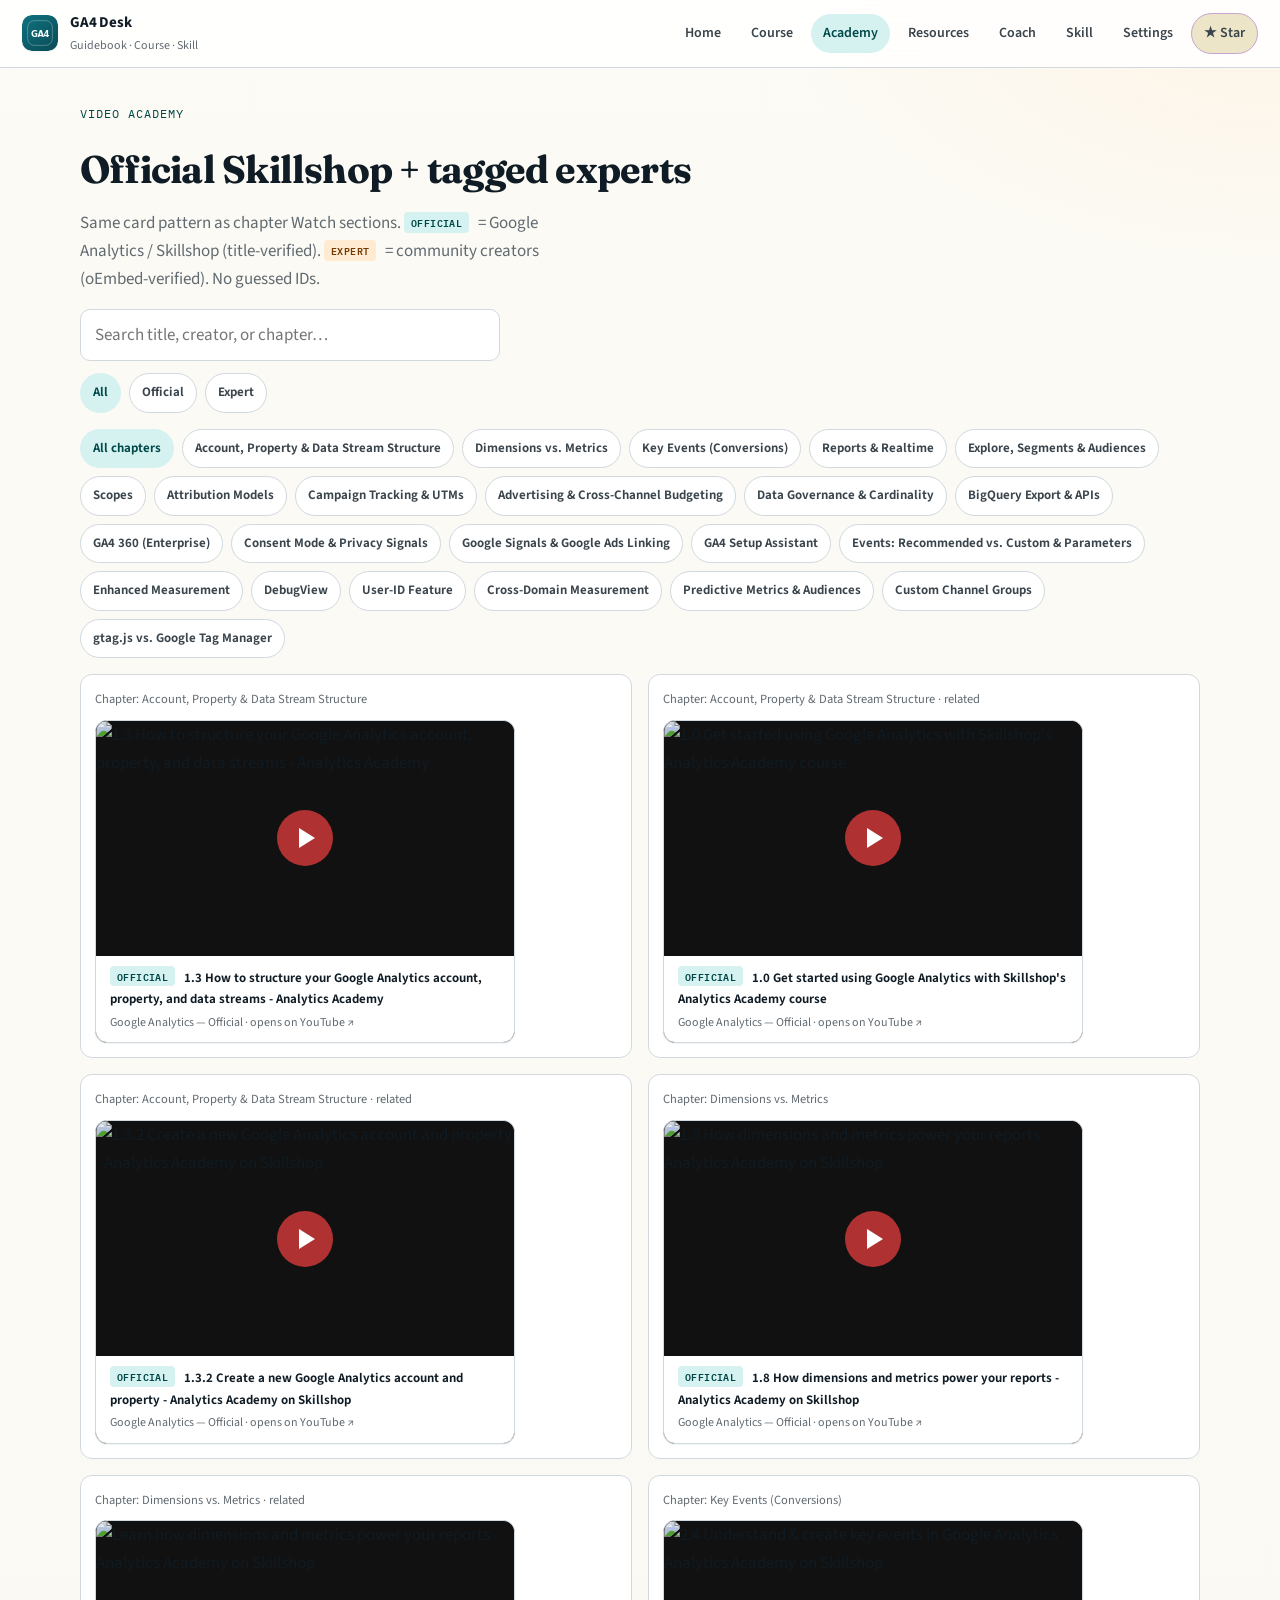
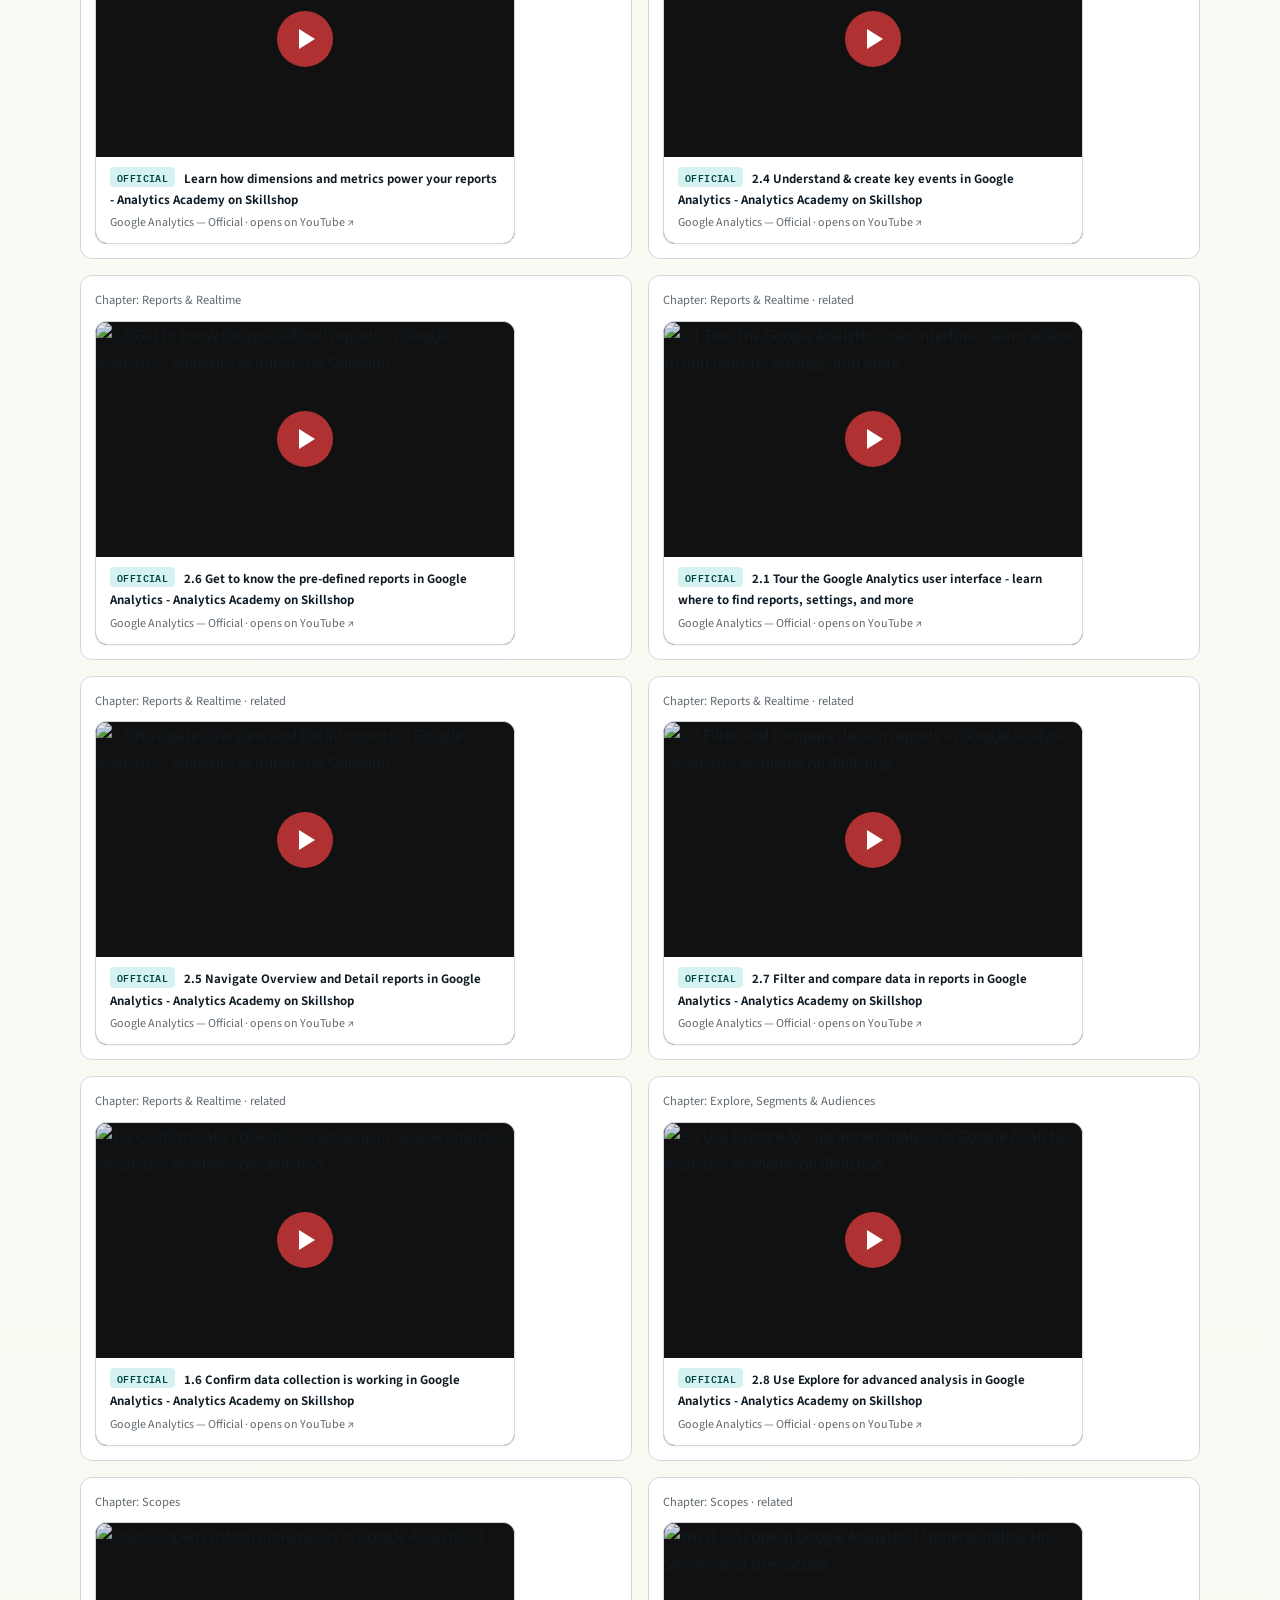
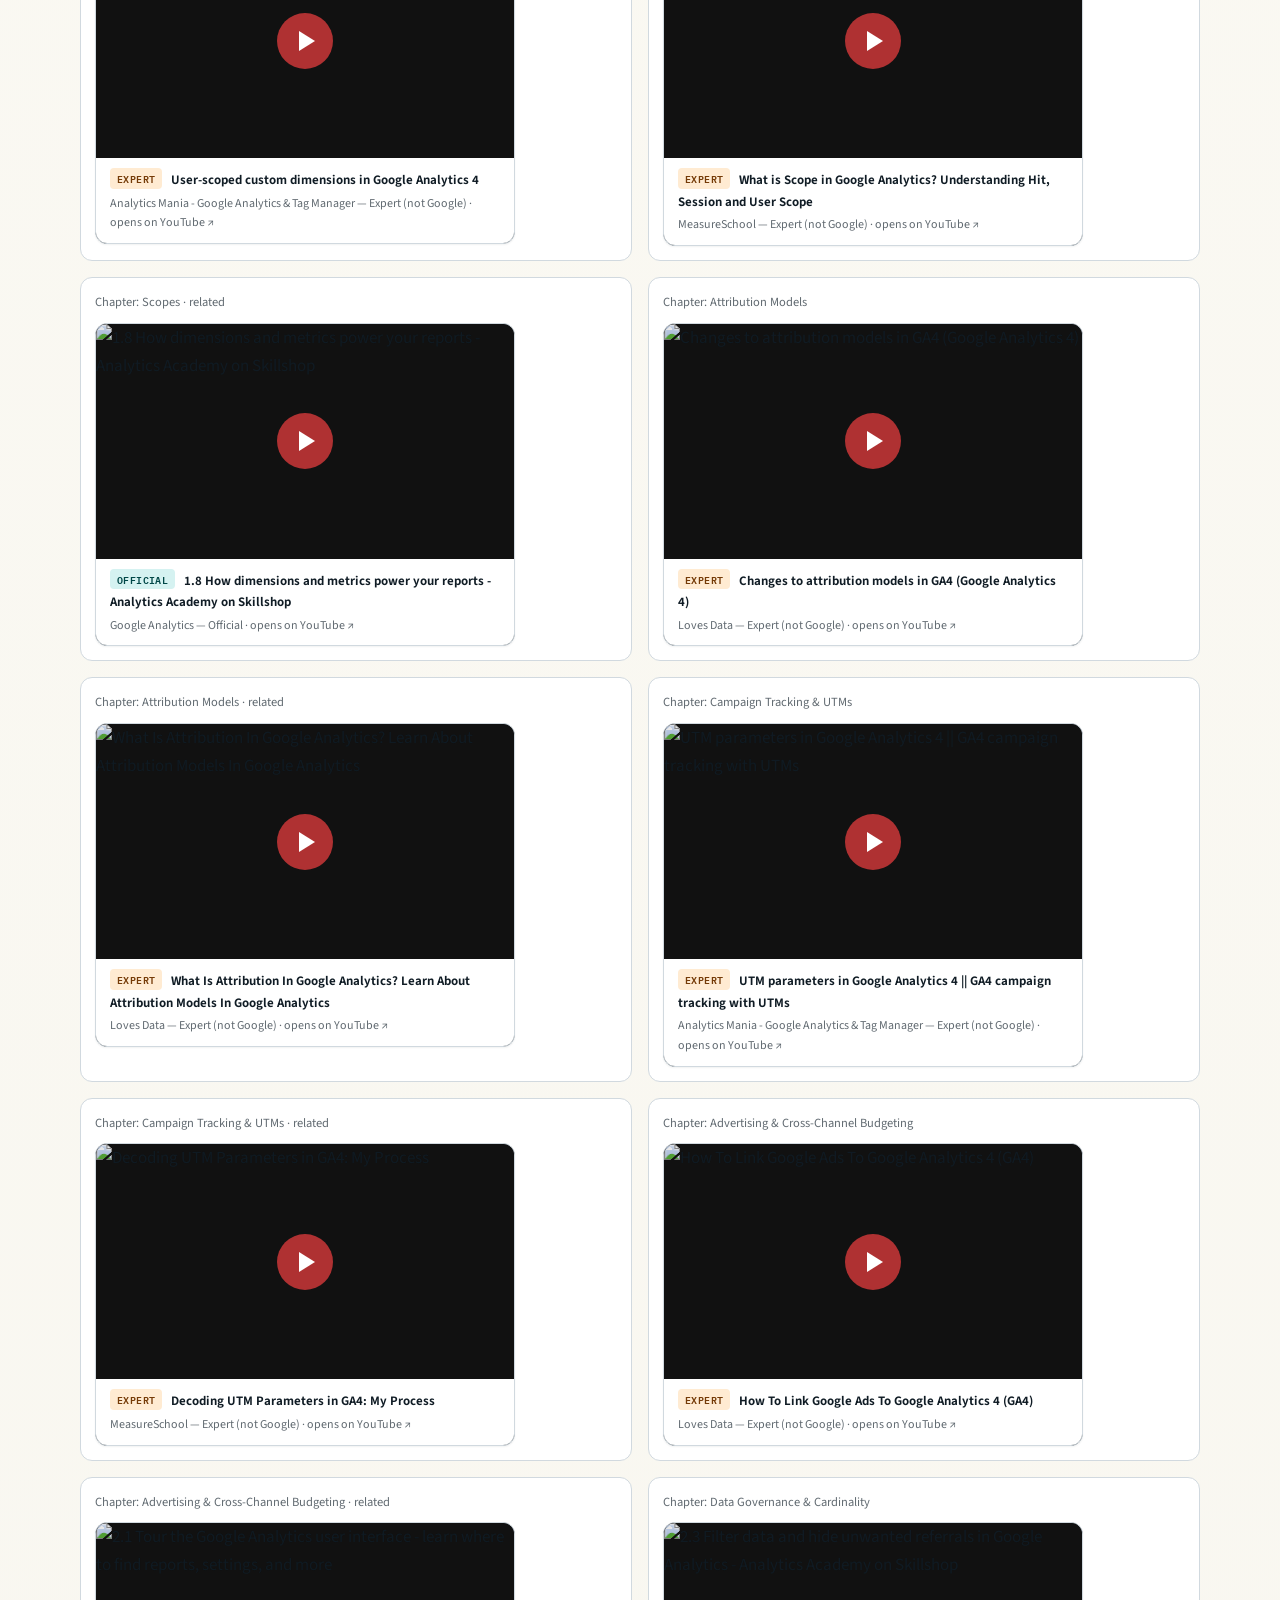
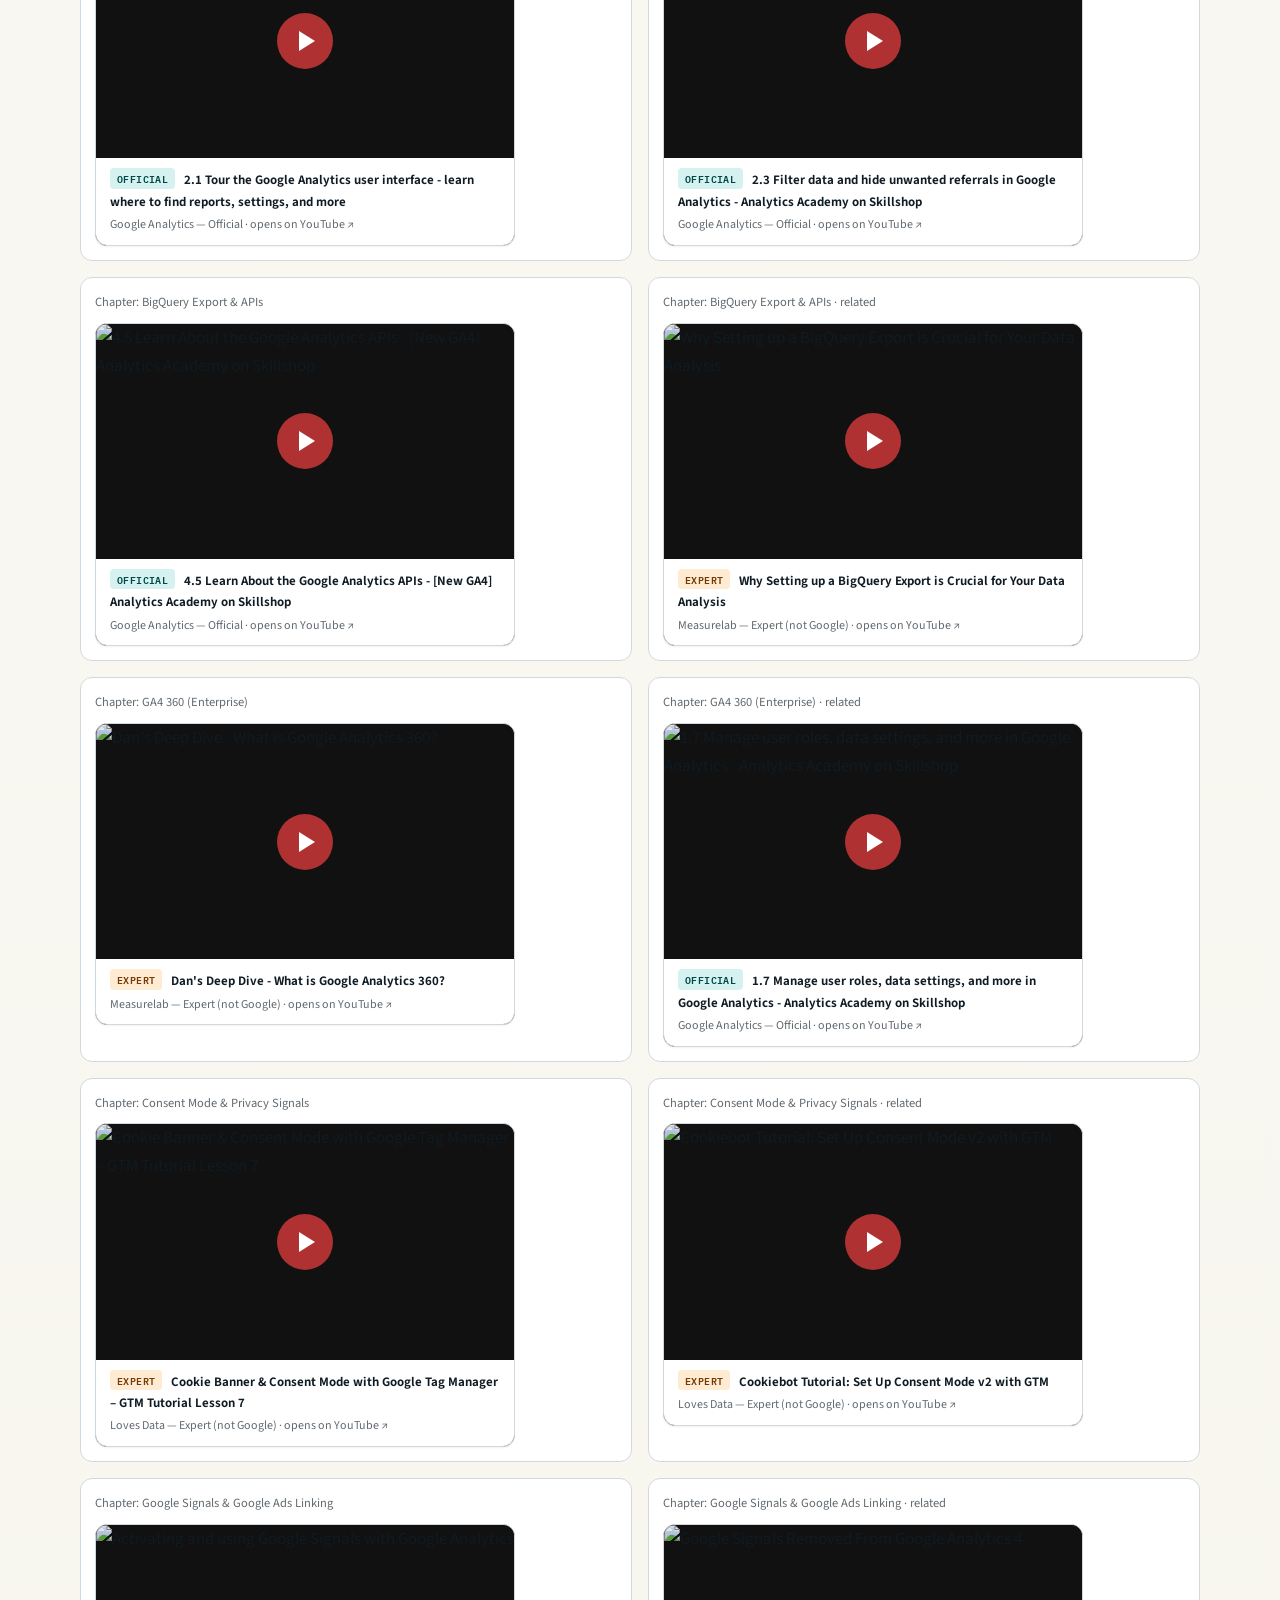
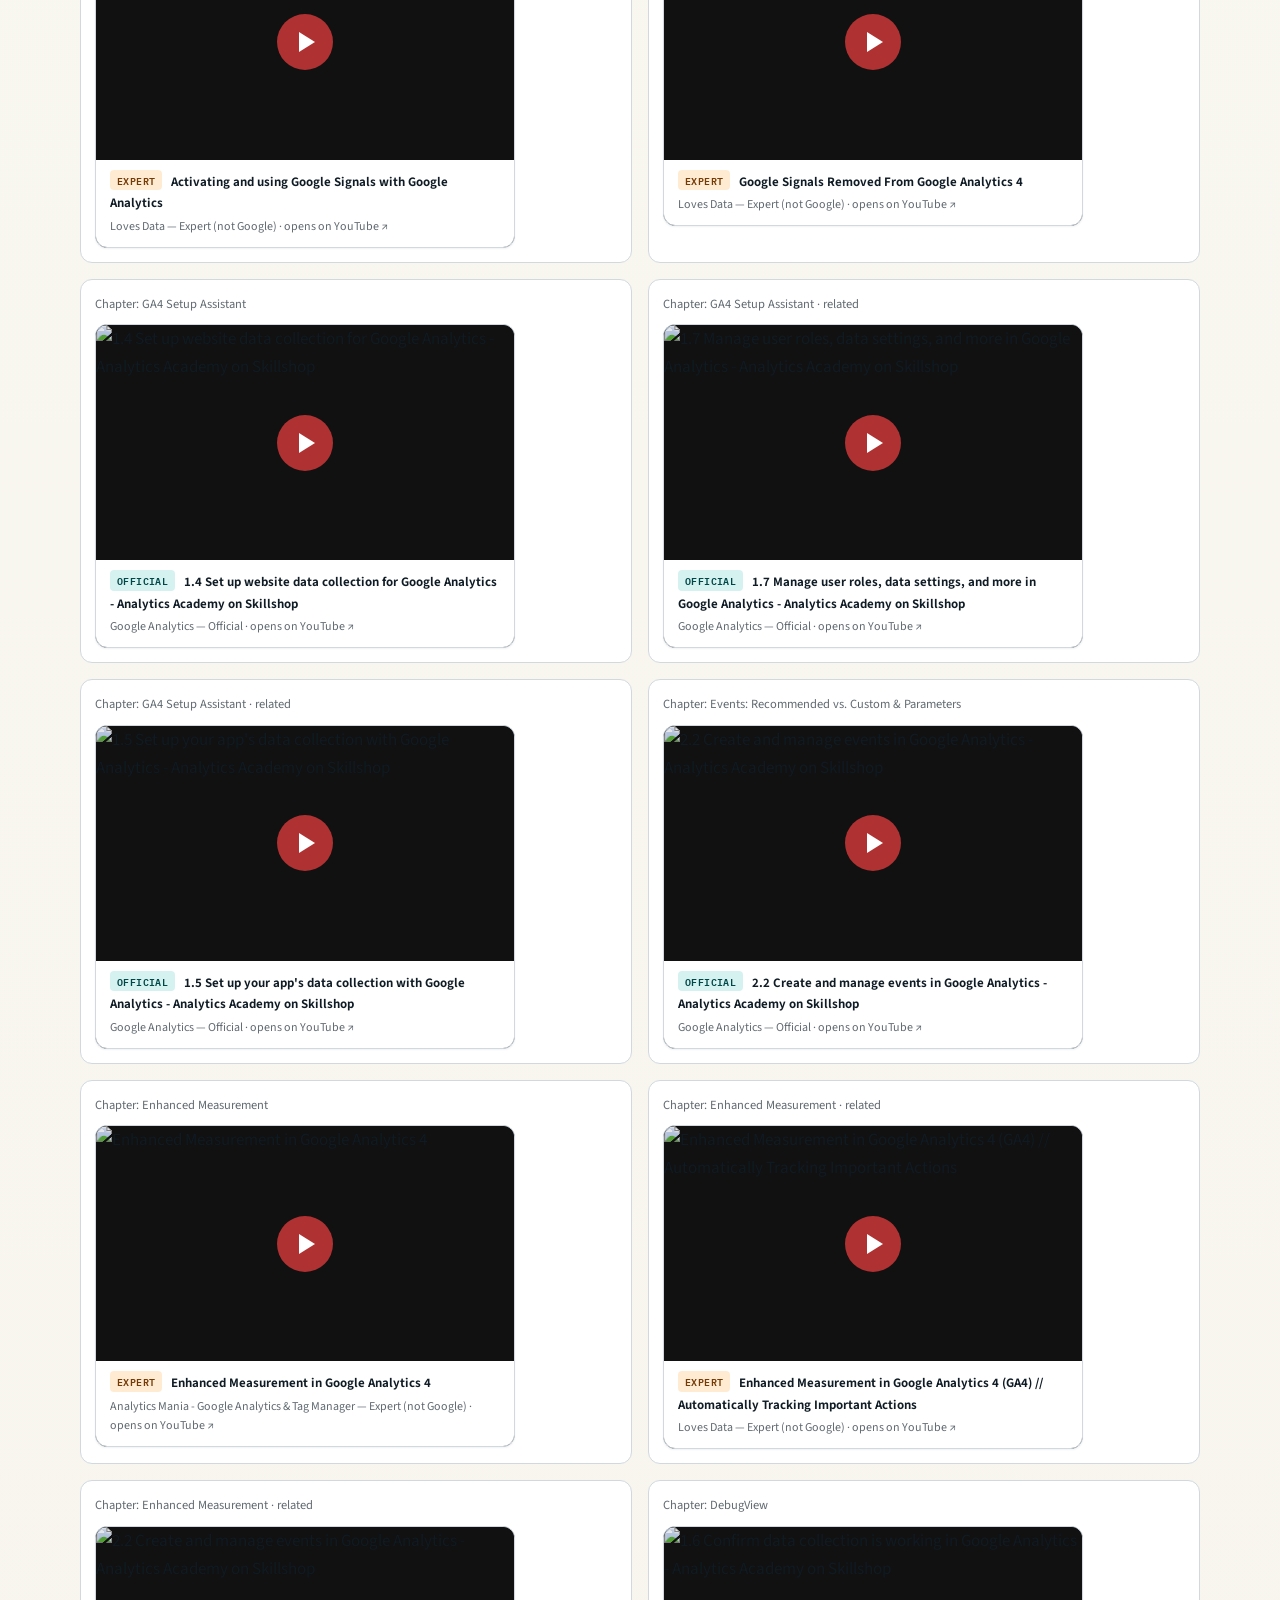
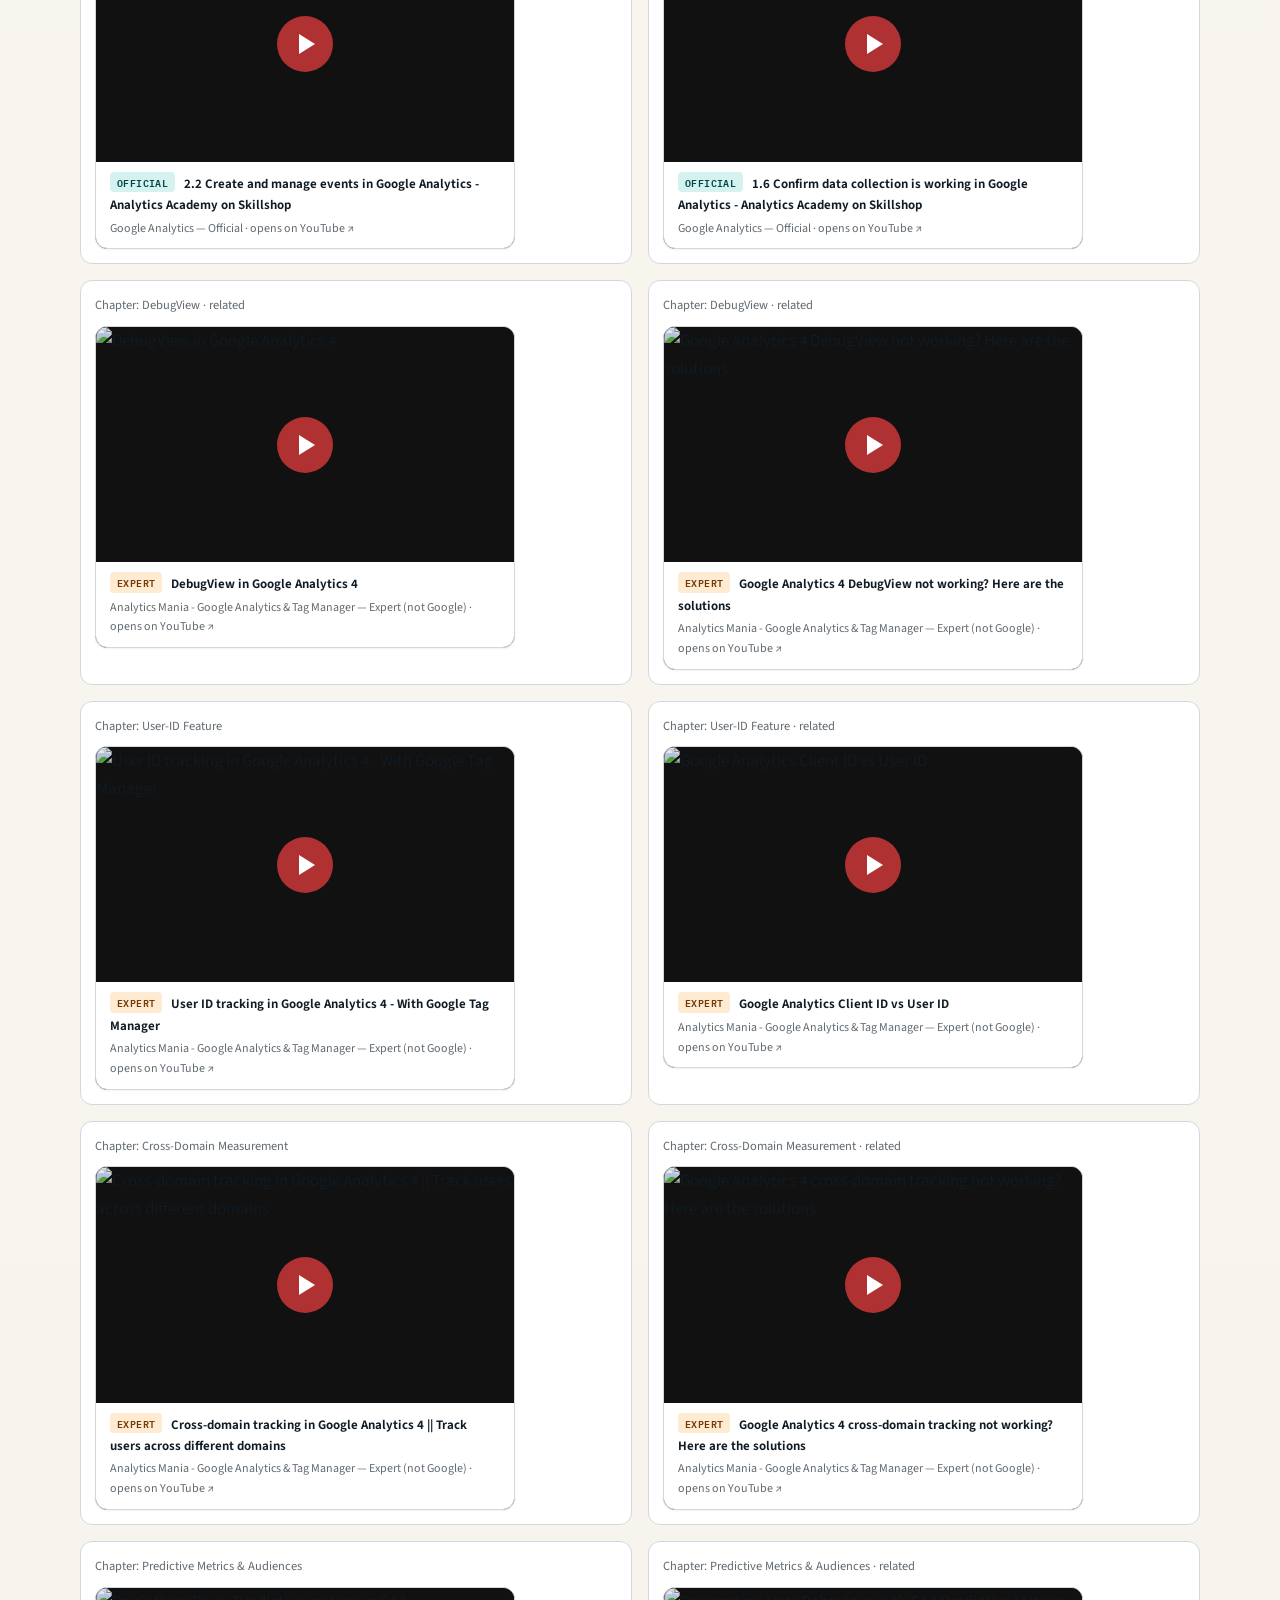
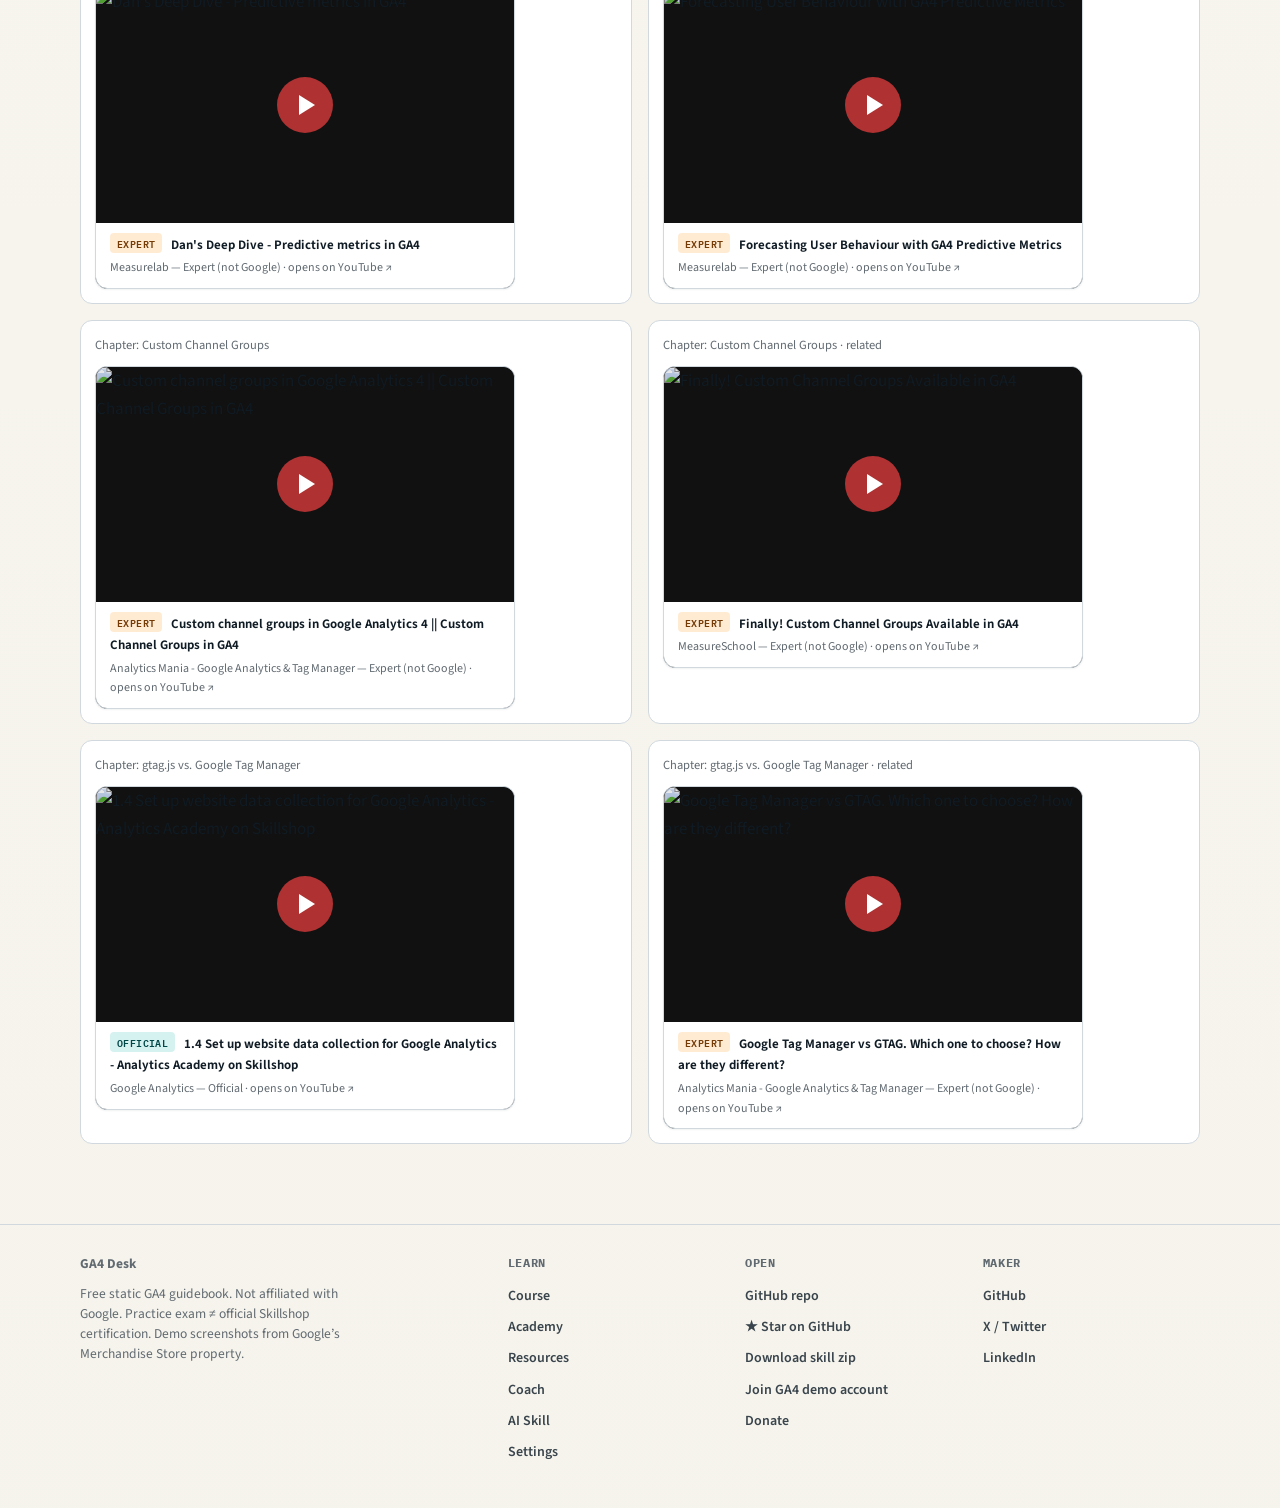
==== commit 6759c446: "Fix brand mark to read GA4 instead of G4. Regenerate icon, favicon, and OG assets so the mark matche" ====
--- a/academy/index.html
+++ b/academy/index.html
@@ -18,7 +18,7 @@
   <link rel="preconnect" href="https://fonts.googleapis.com">
   <link rel="preconnect" href="https://fonts.gstatic.com" crossorigin>
   <link href="https://fonts.googleapis.com/css2?family=Fraunces:opsz,wght@9..144,500;9..144,650&family=IBM+Plex+Mono:wght@400;600&family=Source+Sans+3:wght@400;600;700&display=swap" rel="stylesheet">
-  <link rel="stylesheet" href="../css/site.css?v=20260802p">
+  <link rel="stylesheet" href="../css/site.css?v=20260802q">
 </head>
 <body>
   <header class="site-header" id="siteHeader"></header>
@@ -41,8 +41,8 @@
     </div>
   </main>
   <footer class="site-footer" id="siteFooter"></footer>
-  <script src="../js/app.js?v=20260802p"></script>
-  <script src="../js/render.js?v=20260802p"></script>
+  <script src="../js/app.js?v=20260802q"></script>
+  <script src="../js/render.js?v=20260802q"></script>
   <script>
     GA4.renderHeader('academy');
     GA4.renderFooter();
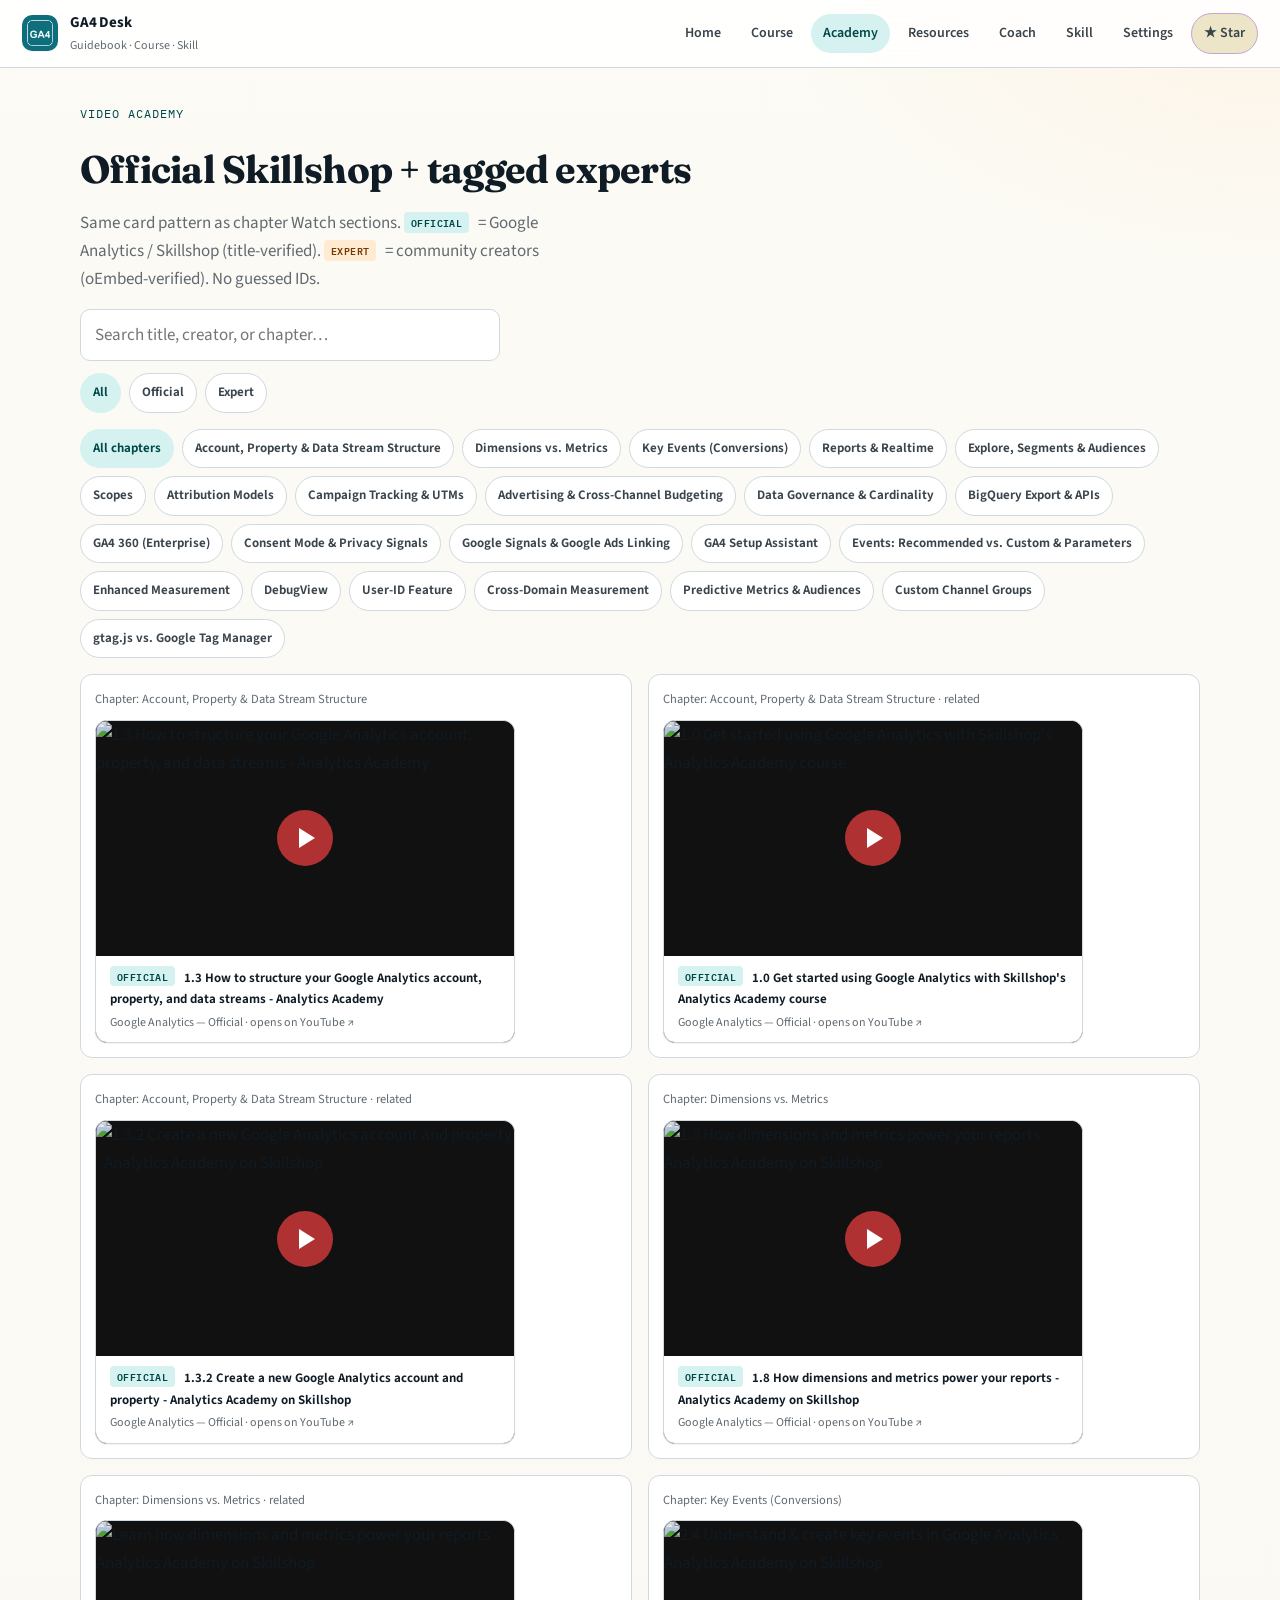
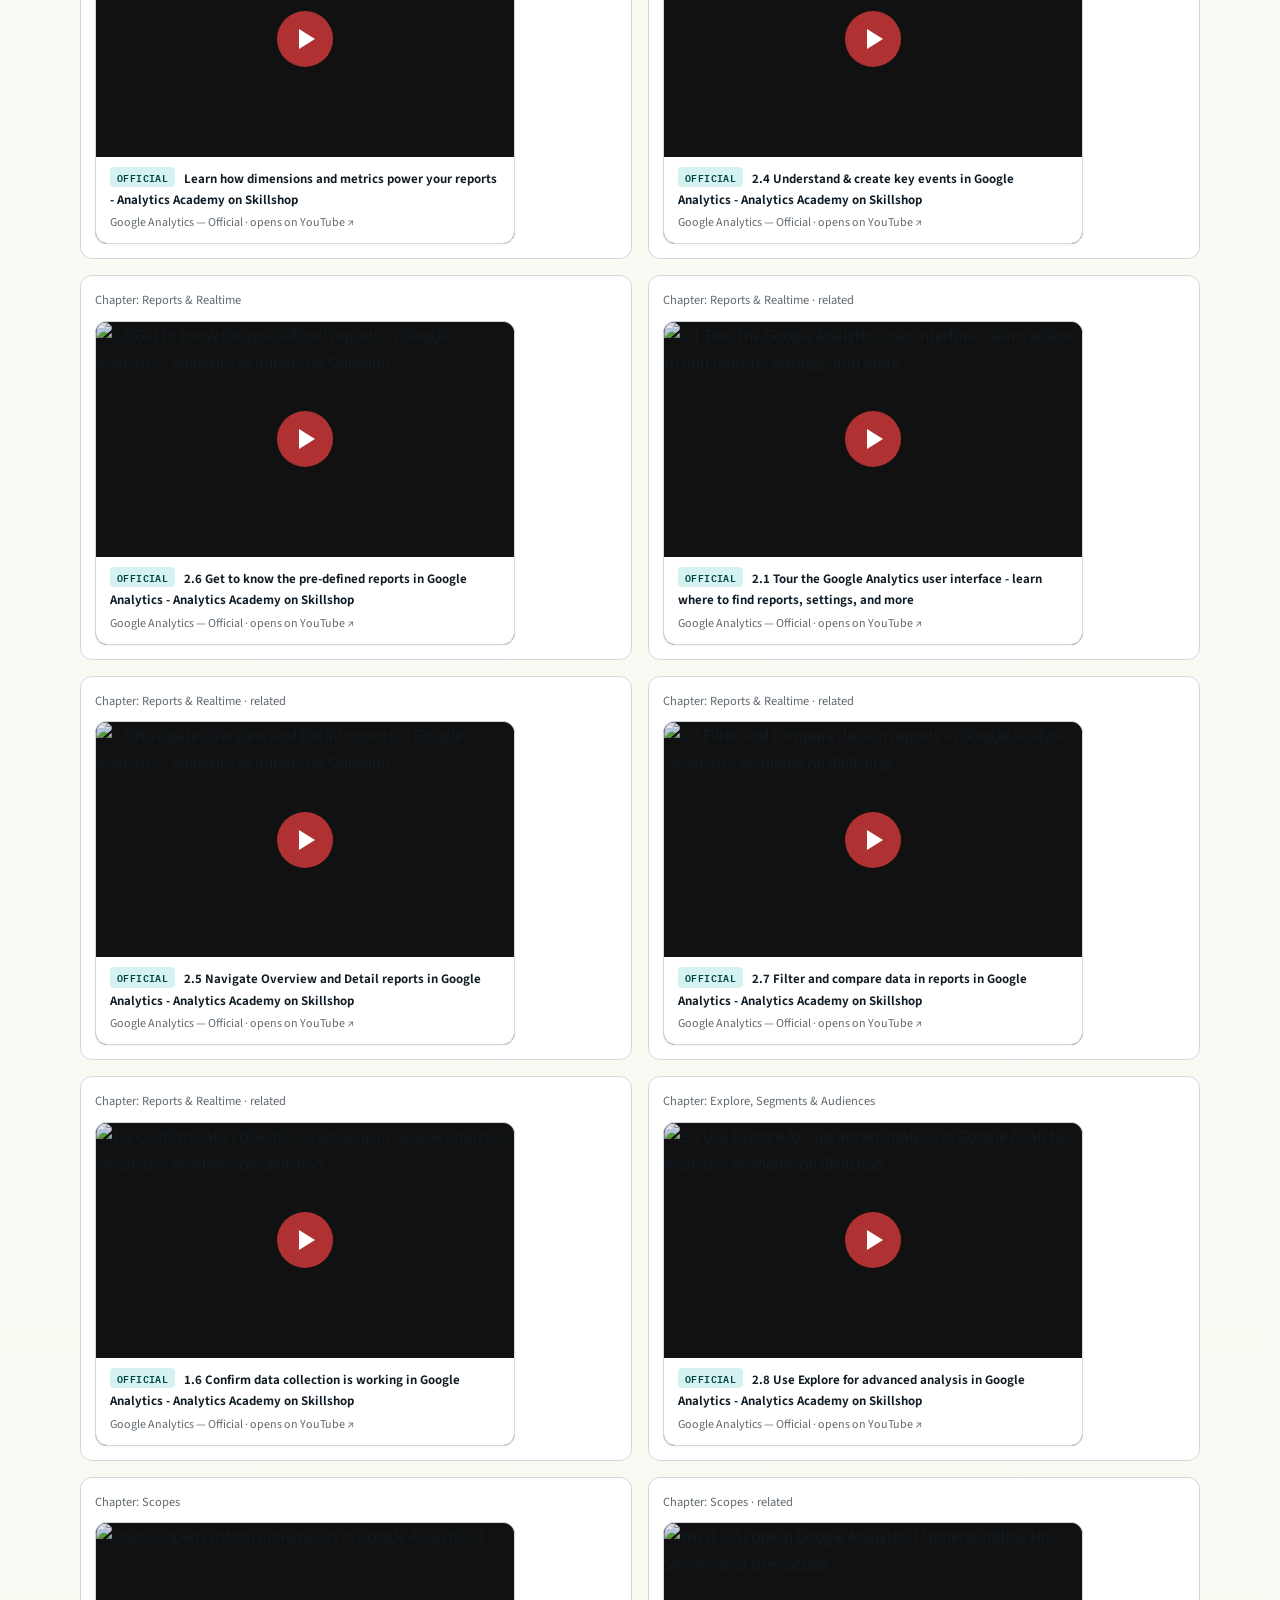
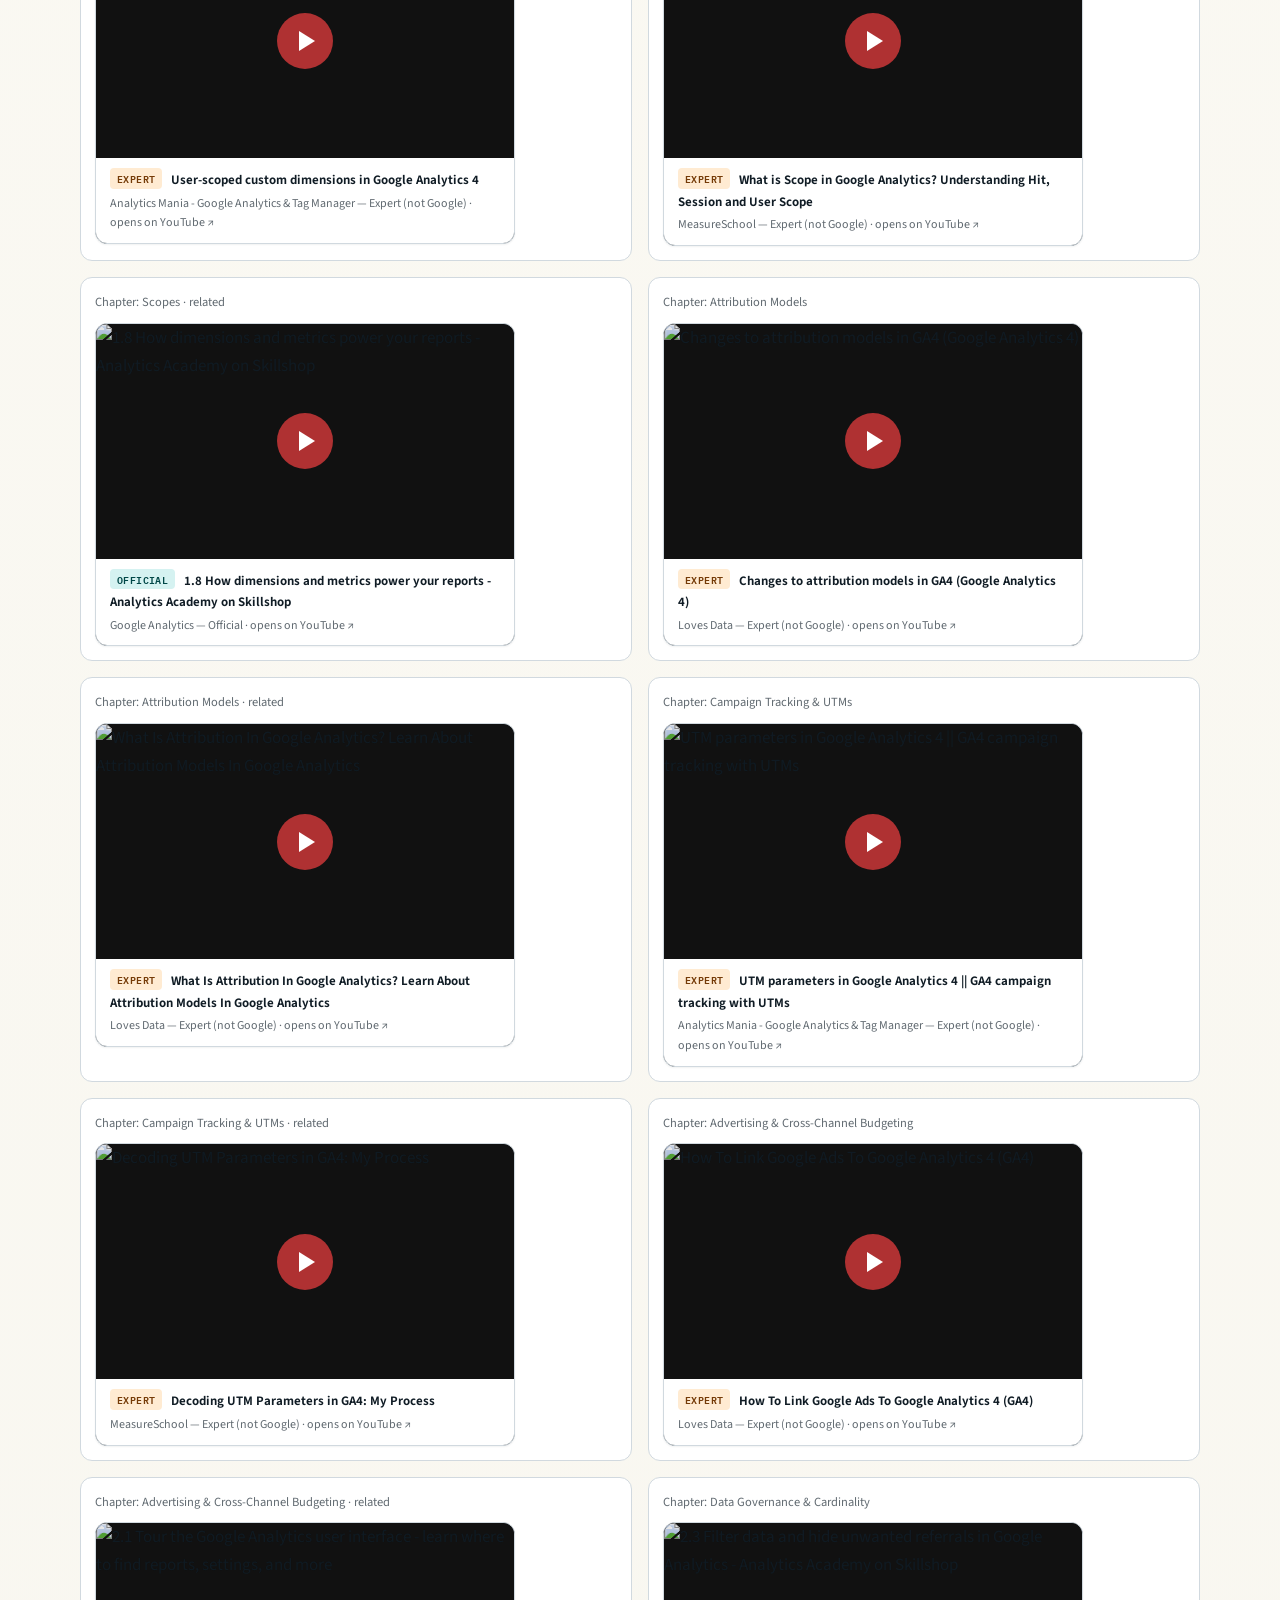
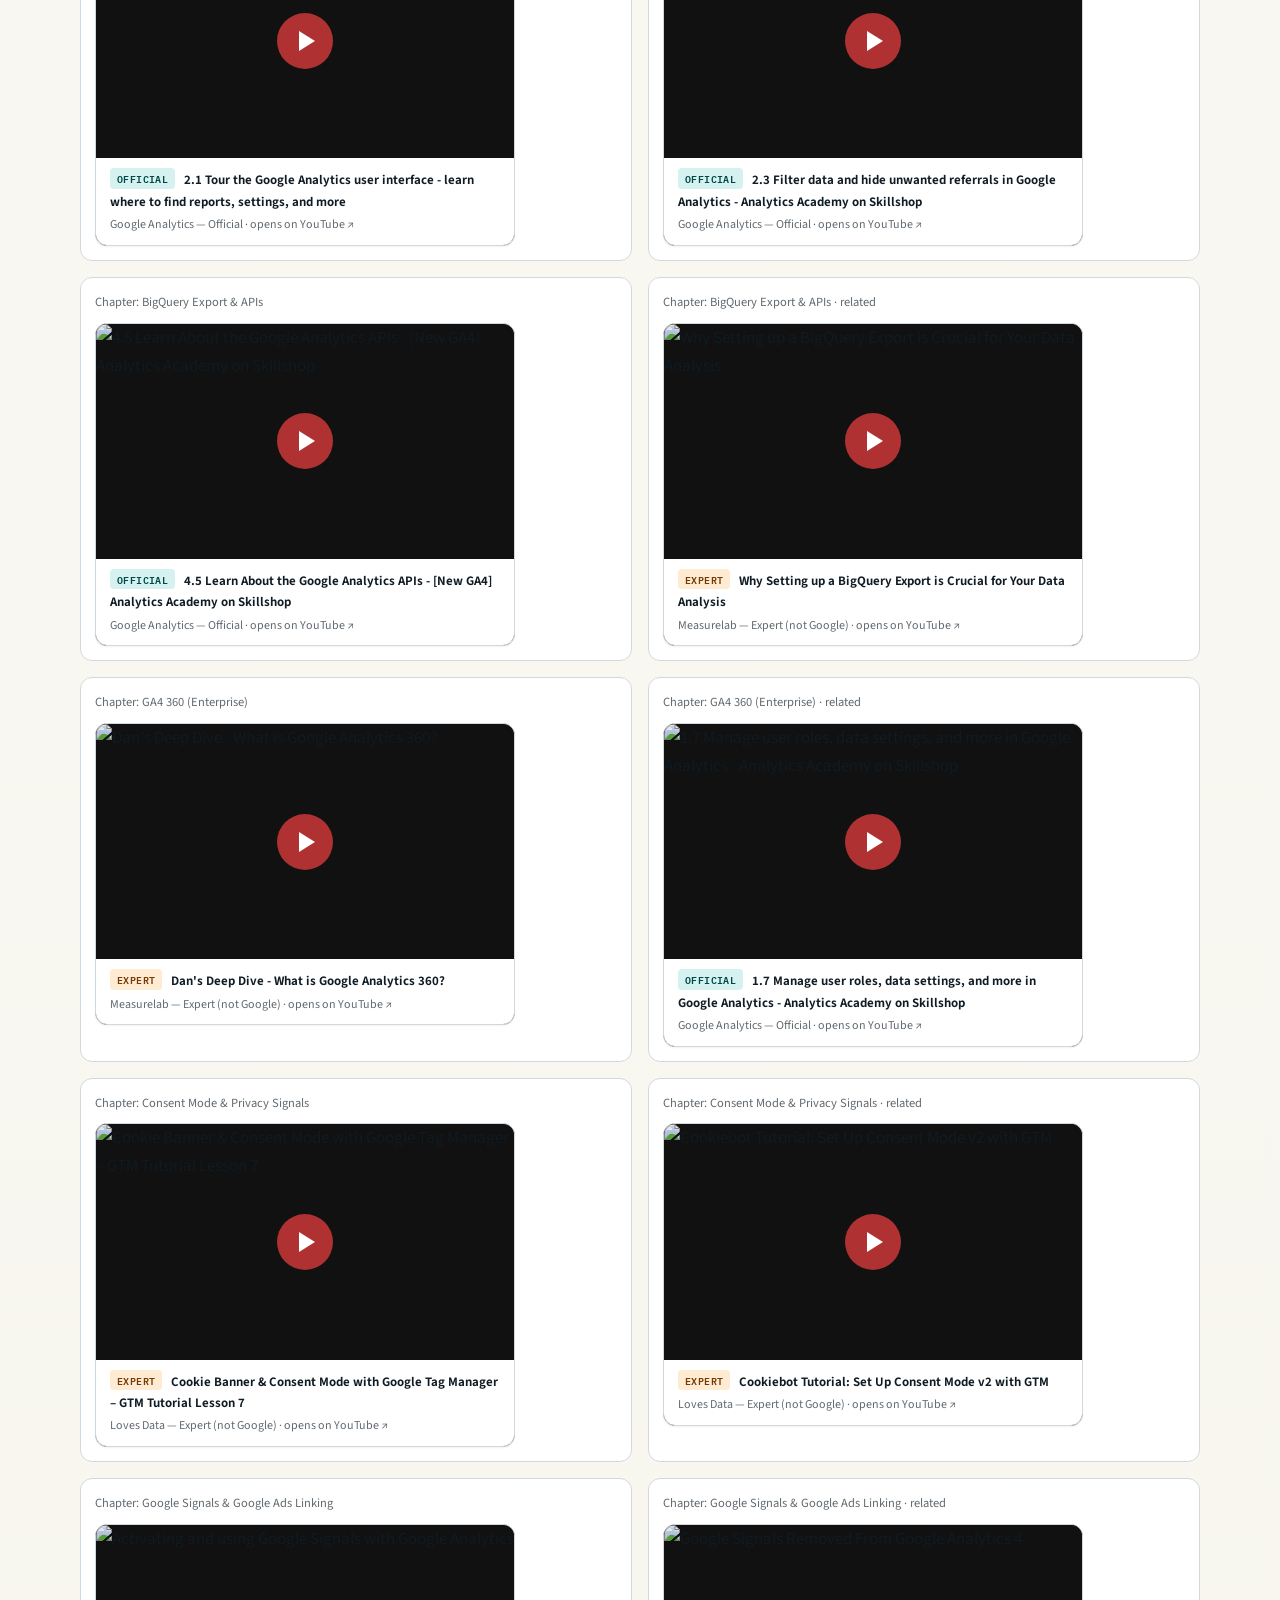
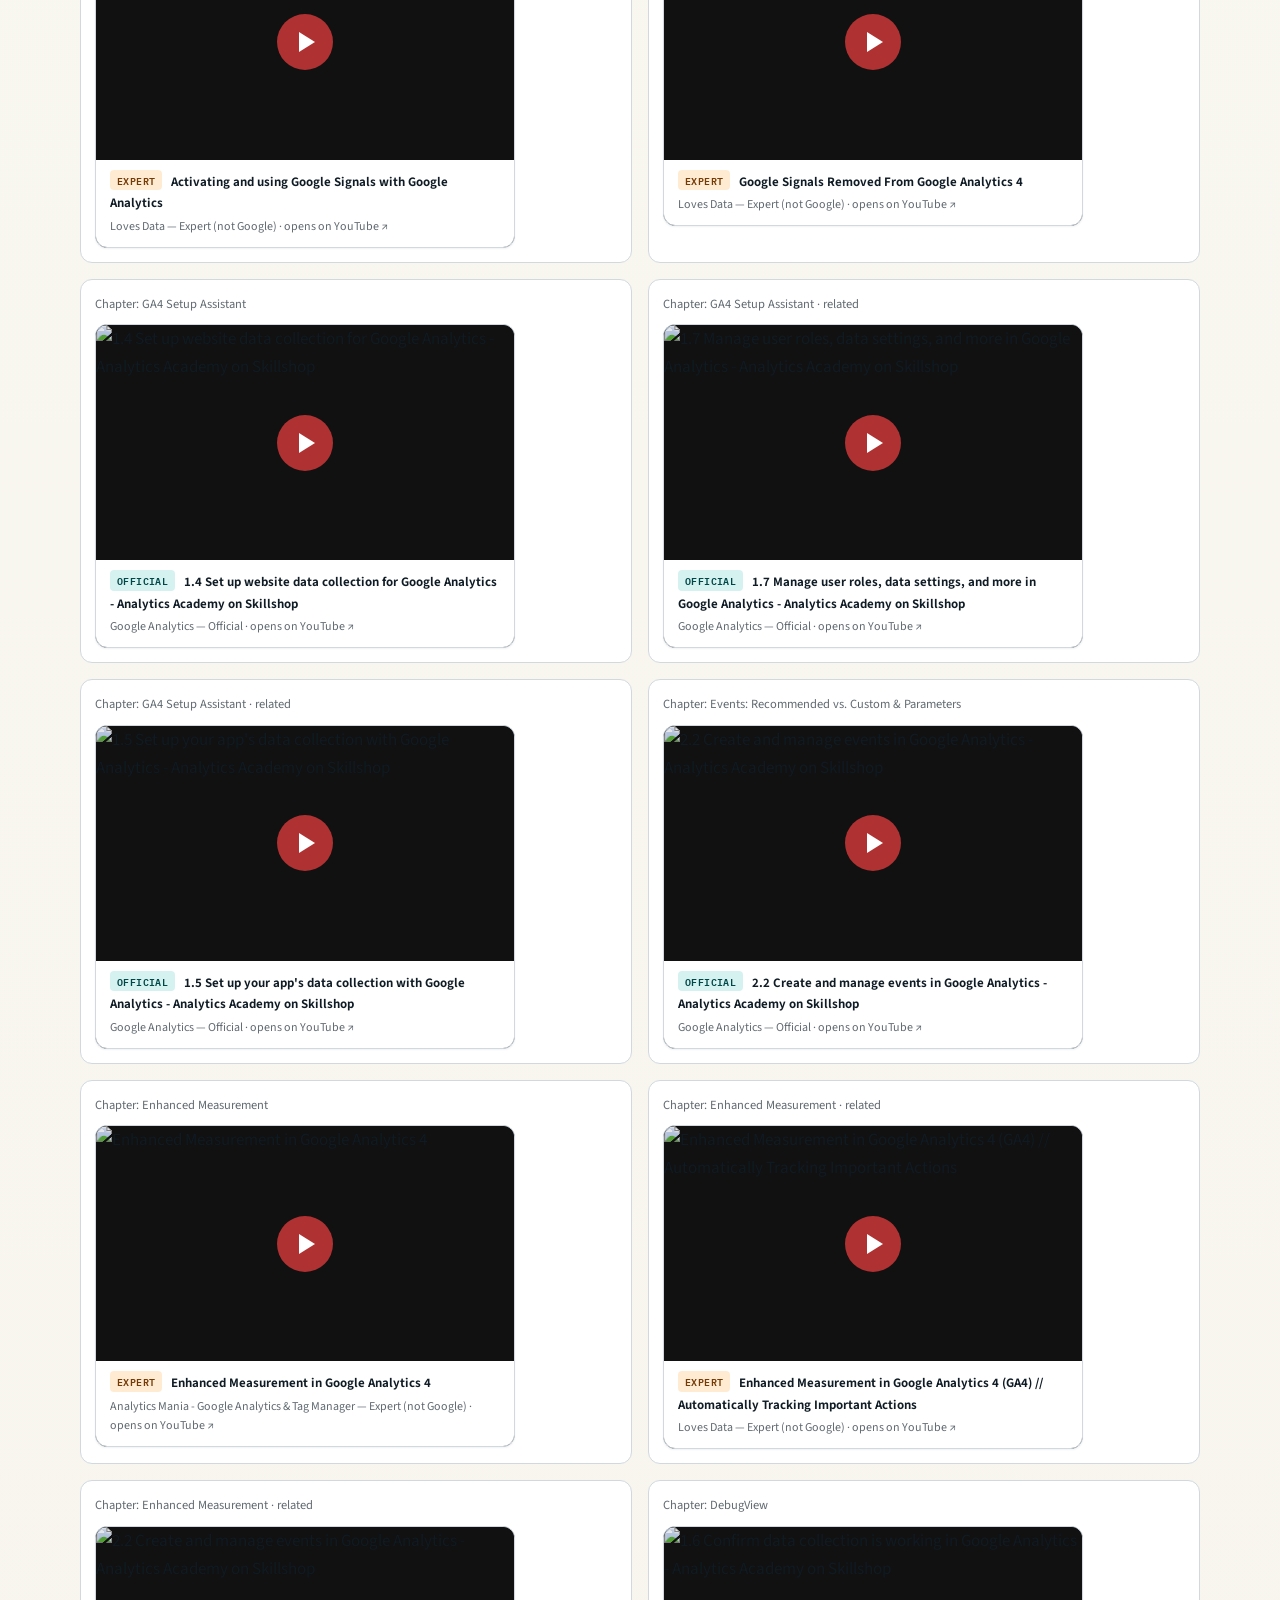
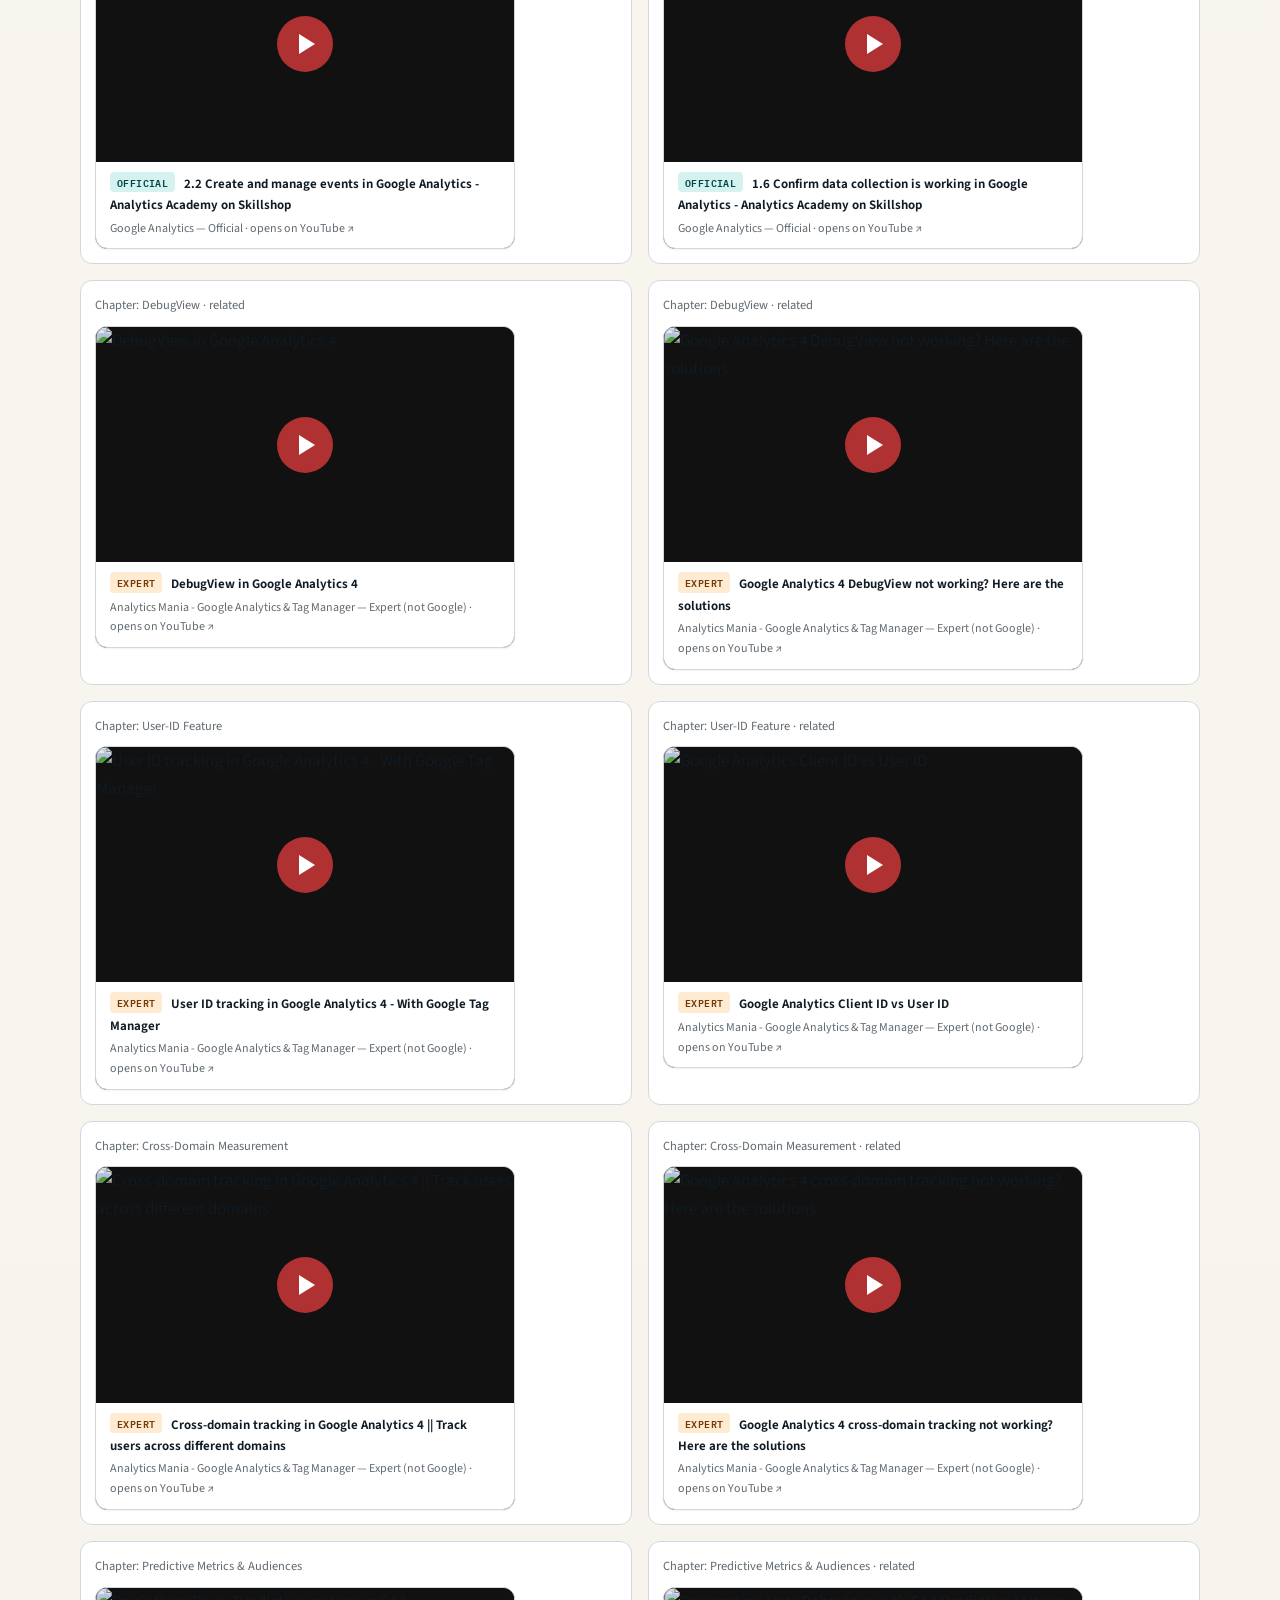
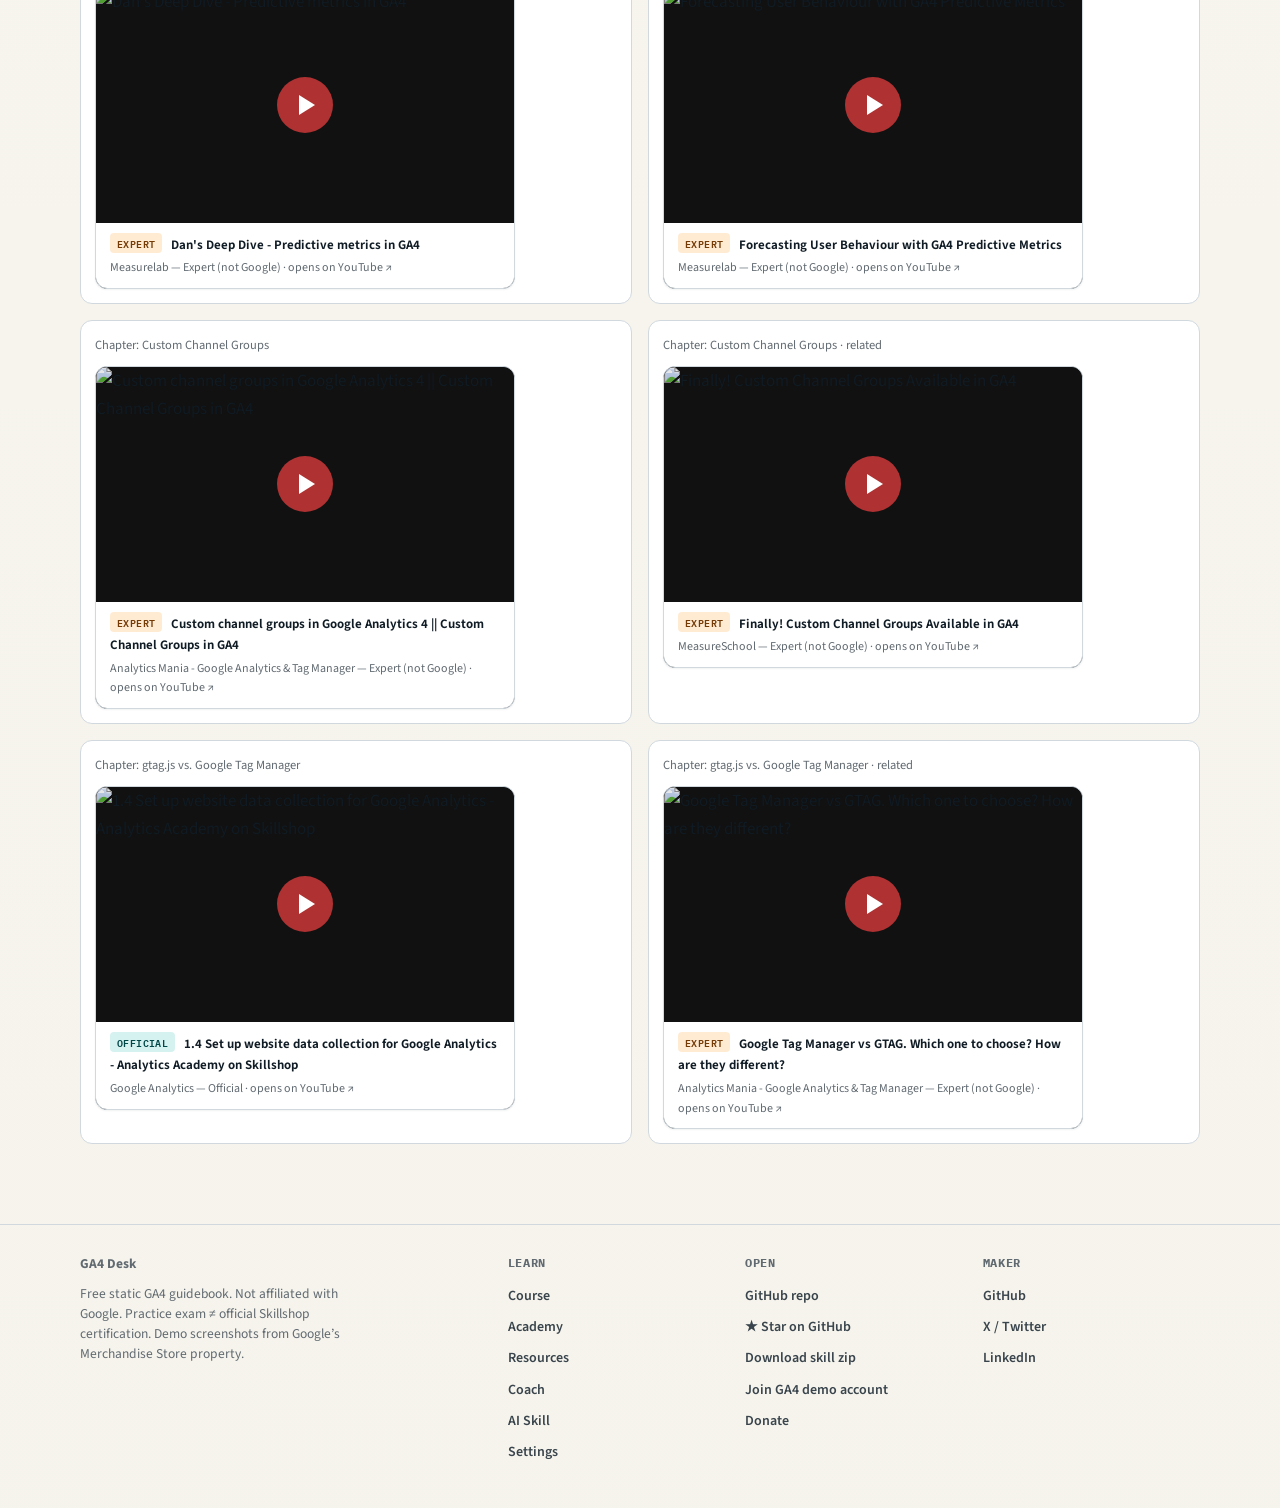
==== commit 3cffbe8c: "Use PNG brand mark so GitHub README shows GA4 correctly. GitHub’s SVG renderer often mishandles text" ====
--- a/academy/index.html
+++ b/academy/index.html
@@ -18,7 +18,7 @@
   <link rel="preconnect" href="https://fonts.googleapis.com">
   <link rel="preconnect" href="https://fonts.gstatic.com" crossorigin>
   <link href="https://fonts.googleapis.com/css2?family=Fraunces:opsz,wght@9..144,500;9..144,650&family=IBM+Plex+Mono:wght@400;600&family=Source+Sans+3:wght@400;600;700&display=swap" rel="stylesheet">
-  <link rel="stylesheet" href="../css/site.css?v=20260802q">
+  <link rel="stylesheet" href="../css/site.css?v=20260802r">
 </head>
 <body>
   <header class="site-header" id="siteHeader"></header>
@@ -41,8 +41,8 @@
     </div>
   </main>
   <footer class="site-footer" id="siteFooter"></footer>
-  <script src="../js/app.js?v=20260802q"></script>
-  <script src="../js/render.js?v=20260802q"></script>
+  <script src="../js/app.js?v=20260802r"></script>
+  <script src="../js/render.js?v=20260802r"></script>
   <script>
     GA4.renderHeader('academy');
     GA4.renderFooter();
